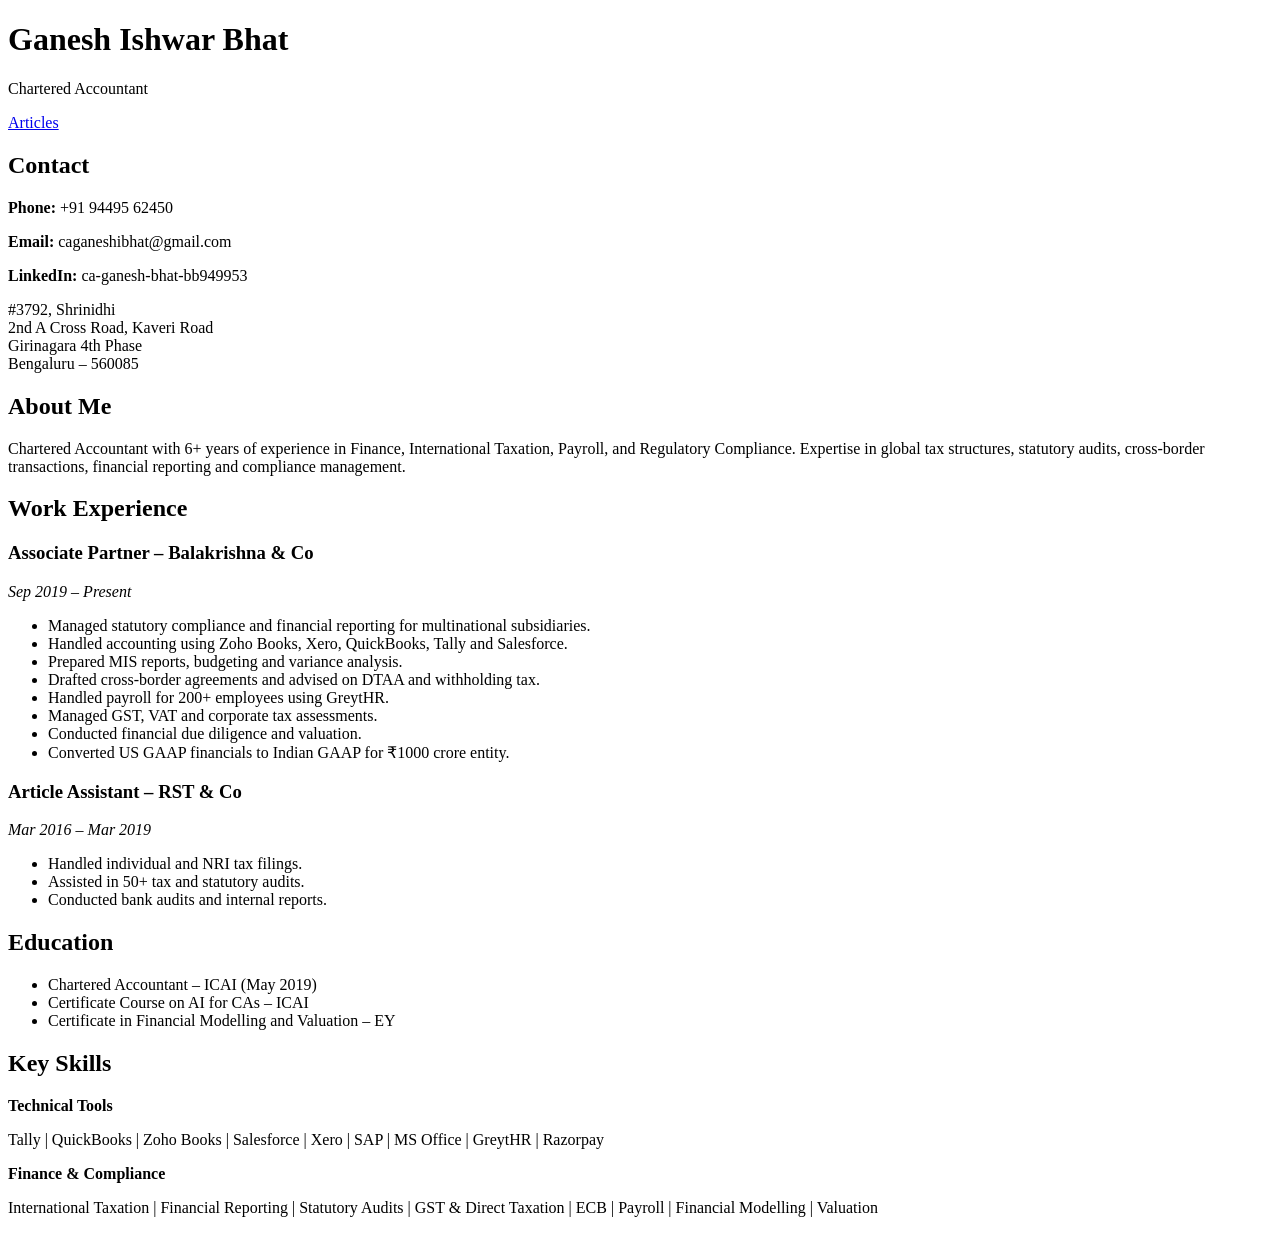
==== index.html @ 1089bdee "Create index.html This HTML file serves as a personal webpage for Ganesh Ishwar Bhat, showcasing his" ====
<!DOCTYPE html>
<html lang="en">
<head>
<meta charset="UTF-8">
<title>Ganesh Ishwar Bhat | Chartered Accountant</title>
<link rel="stylesheet" href="style.css">
</head>

<body>

<header>
<h1>Ganesh Ishwar Bhat</h1>
<p>Chartered Accountant</p>

<a class="article-btn" href="articles/article.html">Articles</a>
</header>

<div class="container">

<section>
<h2>Contact</h2>
<p><b>Phone:</b> +91 94495 62450</p>
<p><b>Email:</b> caganeshibhat@gmail.com</p>
<p><b>LinkedIn:</b> ca-ganesh-bhat-bb949953</p>
<p>
#3792, Shrinidhi<br>
2nd A Cross Road, Kaveri Road<br>
Girinagara 4th Phase<br>
Bengaluru – 560085
</p>
</section>

<section>
<h2>About Me</h2>
<p>
Chartered Accountant with 6+ years of experience in Finance, International Taxation,
Payroll, and Regulatory Compliance. Expertise in global tax structures, statutory audits,
cross-border transactions, financial reporting and compliance management.
</p>
</section>

<section>
<h2>Work Experience</h2>

<h3>Associate Partner – Balakrishna & Co</h3>
<p><i>Sep 2019 – Present</i></p>

<ul>
<li>Managed statutory compliance and financial reporting for multinational subsidiaries.</li>
<li>Handled accounting using Zoho Books, Xero, QuickBooks, Tally and Salesforce.</li>
<li>Prepared MIS reports, budgeting and variance analysis.</li>
<li>Drafted cross-border agreements and advised on DTAA and withholding tax.</li>
<li>Handled payroll for 200+ employees using GreytHR.</li>
<li>Managed GST, VAT and corporate tax assessments.</li>
<li>Conducted financial due diligence and valuation.</li>
<li>Converted US GAAP financials to Indian GAAP for ₹1000 crore entity.</li>
</ul>

<h3>Article Assistant – RST & Co</h3>
<p><i>Mar 2016 – Mar 2019</i></p>

<ul>
<li>Handled individual and NRI tax filings.</li>
<li>Assisted in 50+ tax and statutory audits.</li>
<li>Conducted bank audits and internal reports.</li>
</ul>

</section>

<section>
<h2>Education</h2>
<ul>
<li>Chartered Accountant – ICAI (May 2019)</li>
<li>Certificate Course on AI for CAs – ICAI</li>
<li>Certificate in Financial Modelling and Valuation – EY</li>
</ul>
</section>

<section>
<h2>Key Skills</h2>

<b>Technical Tools</b>
<p>Tally | QuickBooks | Zoho Books | Salesforce | Xero | SAP | MS Office | GreytHR | Razorpay</p>

<b>Finance & Compliance</b>
<p>
International Taxation | Financial Reporting | Statutory Audits |
GST & Direct Taxation | ECB | Payroll | Financial Modelling | Valuation
</p>

</section>

</div>

</body>
</html>
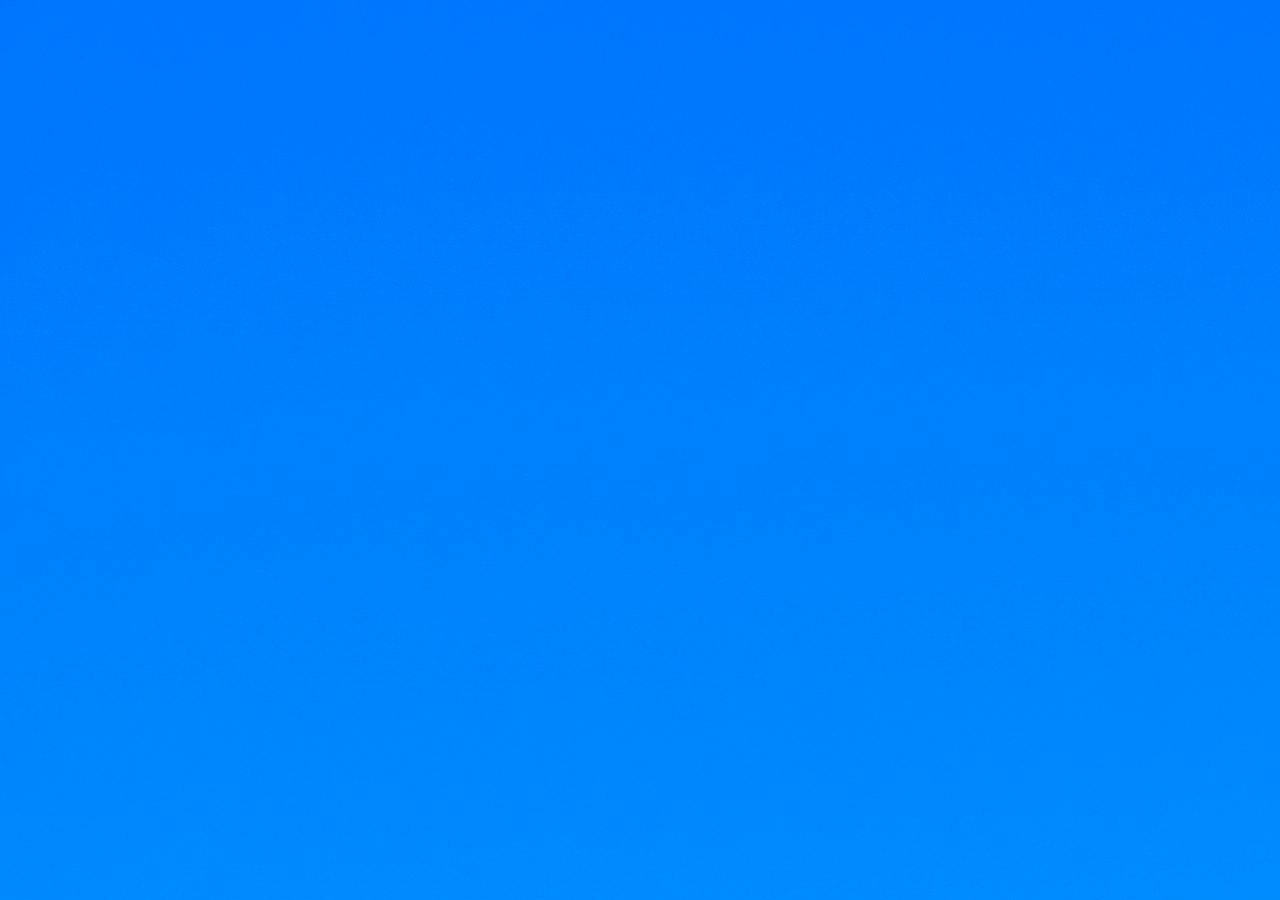
==== commit 6baaa6e3: "Update index.html to add background image styling with bg.jpg" ====
--- a/index.html
+++ b/index.html
@@ -1,96 +1,16 @@
 <!DOCTYPE html>
 <html lang="en">
 <head>
-<meta charset="UTF-8">
-<title>Ganesh Ishwar Bhat | Chartered Accountant</title>
-<link rel="stylesheet" href="style.css">
+    <meta charset="UTF-8">
+    <meta name="viewport" content="width=device-width, initial-scale=1.0">
+    <title>Your Title</title>
+    <style>
+        body {
+            background-image: url('bg.jpg');
+        }
+    </style>
 </head>
-
 <body>
-
-<header>
-<h1>Ganesh Ishwar Bhat</h1>
-<p>Chartered Accountant</p>
-
-<a class="article-btn" href="articles/article.html">Articles</a>
-</header>
-
-<div class="container">
-
-<section>
-<h2>Contact</h2>
-<p><b>Phone:</b> +91 94495 62450</p>
-<p><b>Email:</b> caganeshibhat@gmail.com</p>
-<p><b>LinkedIn:</b> ca-ganesh-bhat-bb949953</p>
-<p>
-#3792, Shrinidhi<br>
-2nd A Cross Road, Kaveri Road<br>
-Girinagara 4th Phase<br>
-Bengaluru – 560085
-</p>
-</section>
-
-<section>
-<h2>About Me</h2>
-<p>
-Chartered Accountant with 6+ years of experience in Finance, International Taxation,
-Payroll, and Regulatory Compliance. Expertise in global tax structures, statutory audits,
-cross-border transactions, financial reporting and compliance management.
-</p>
-</section>
-
-<section>
-<h2>Work Experience</h2>
-
-<h3>Associate Partner – Balakrishna & Co</h3>
-<p><i>Sep 2019 – Present</i></p>
-
-<ul>
-<li>Managed statutory compliance and financial reporting for multinational subsidiaries.</li>
-<li>Handled accounting using Zoho Books, Xero, QuickBooks, Tally and Salesforce.</li>
-<li>Prepared MIS reports, budgeting and variance analysis.</li>
-<li>Drafted cross-border agreements and advised on DTAA and withholding tax.</li>
-<li>Handled payroll for 200+ employees using GreytHR.</li>
-<li>Managed GST, VAT and corporate tax assessments.</li>
-<li>Conducted financial due diligence and valuation.</li>
-<li>Converted US GAAP financials to Indian GAAP for ₹1000 crore entity.</li>
-</ul>
-
-<h3>Article Assistant – RST & Co</h3>
-<p><i>Mar 2016 – Mar 2019</i></p>
-
-<ul>
-<li>Handled individual and NRI tax filings.</li>
-<li>Assisted in 50+ tax and statutory audits.</li>
-<li>Conducted bank audits and internal reports.</li>
-</ul>
-
-</section>
-
-<section>
-<h2>Education</h2>
-<ul>
-<li>Chartered Accountant – ICAI (May 2019)</li>
-<li>Certificate Course on AI for CAs – ICAI</li>
-<li>Certificate in Financial Modelling and Valuation – EY</li>
-</ul>
-</section>
-
-<section>
-<h2>Key Skills</h2>
-
-<b>Technical Tools</b>
-<p>Tally | QuickBooks | Zoho Books | Salesforce | Xero | SAP | MS Office | GreytHR | Razorpay</p>
-
-<b>Finance & Compliance</b>
-<p>
-International Taxation | Financial Reporting | Statutory Audits |
-GST & Direct Taxation | ECB | Payroll | Financial Modelling | Valuation
-</p>
-
-</section>
-
-</div>
-
+    <!-- Your content goes here -->
 </body>
-</html>
+</html>
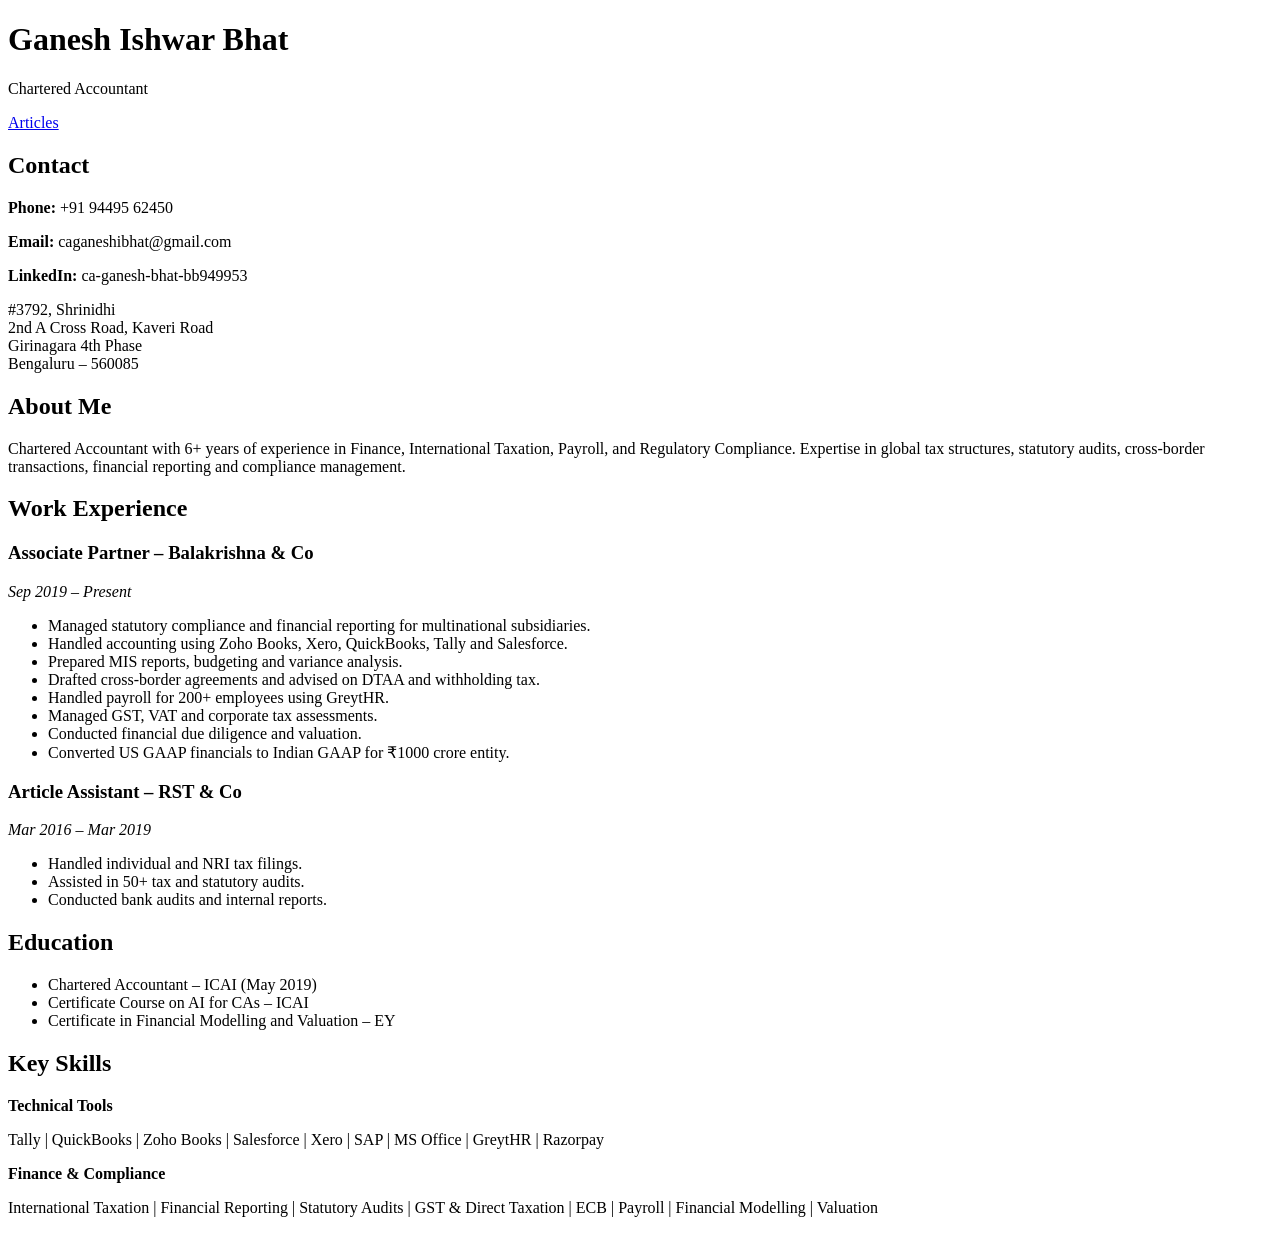
==== commit 1f794630: "Revamp index.html for personal portfolio Updated the HTML structure and content for a personal portf" ====
--- a/index.html
+++ b/index.html
@@ -1,16 +1,96 @@
 <!DOCTYPE html>
 <html lang="en">
 <head>
-    <meta charset="UTF-8">
-    <meta name="viewport" content="width=device-width, initial-scale=1.0">
-    <title>Your Title</title>
-    <style>
-        body {
-            background-image: url('bg.jpg');
-        }
-    </style>
+<meta charset="UTF-8">
+<title>Ganesh Ishwar Bhat | Chartered Accountant</title>
+<link rel="stylesheet" href="style.css">
 </head>
+
 <body>
-    <!-- Your content goes here -->
+
+<header>
+<h1>Ganesh Ishwar Bhat</h1>
+<p>Chartered Accountant</p>
+
+<a class="article-btn" href="articles/article.html">Articles</a>
+</header>
+
+<div class="container">
+
+<section>
+<h2>Contact</h2>
+<p><b>Phone:</b> +91 94495 62450</p>
+<p><b>Email:</b> caganeshibhat@gmail.com</p>
+<p><b>LinkedIn:</b> ca-ganesh-bhat-bb949953</p>
+<p>
+#3792, Shrinidhi<br>
+2nd A Cross Road, Kaveri Road<br>
+Girinagara 4th Phase<br>
+Bengaluru – 560085
+</p>
+</section>
+
+<section>
+<h2>About Me</h2>
+<p>
+Chartered Accountant with 6+ years of experience in Finance, International Taxation,
+Payroll, and Regulatory Compliance. Expertise in global tax structures, statutory audits,
+cross-border transactions, financial reporting and compliance management.
+</p>
+</section>
+
+<section>
+<h2>Work Experience</h2>
+
+<h3>Associate Partner – Balakrishna & Co</h3>
+<p><i>Sep 2019 – Present</i></p>
+
+<ul>
+<li>Managed statutory compliance and financial reporting for multinational subsidiaries.</li>
+<li>Handled accounting using Zoho Books, Xero, QuickBooks, Tally and Salesforce.</li>
+<li>Prepared MIS reports, budgeting and variance analysis.</li>
+<li>Drafted cross-border agreements and advised on DTAA and withholding tax.</li>
+<li>Handled payroll for 200+ employees using GreytHR.</li>
+<li>Managed GST, VAT and corporate tax assessments.</li>
+<li>Conducted financial due diligence and valuation.</li>
+<li>Converted US GAAP financials to Indian GAAP for ₹1000 crore entity.</li>
+</ul>
+
+<h3>Article Assistant – RST & Co</h3>
+<p><i>Mar 2016 – Mar 2019</i></p>
+
+<ul>
+<li>Handled individual and NRI tax filings.</li>
+<li>Assisted in 50+ tax and statutory audits.</li>
+<li>Conducted bank audits and internal reports.</li>
+</ul>
+
+</section>
+
+<section>
+<h2>Education</h2>
+<ul>
+<li>Chartered Accountant – ICAI (May 2019)</li>
+<li>Certificate Course on AI for CAs – ICAI</li>
+<li>Certificate in Financial Modelling and Valuation – EY</li>
+</ul>
+</section>
+
+<section>
+<h2>Key Skills</h2>
+
+<b>Technical Tools</b>
+<p>Tally | QuickBooks | Zoho Books | Salesforce | Xero | SAP | MS Office | GreytHR | Razorpay</p>
+
+<b>Finance & Compliance</b>
+<p>
+International Taxation | Financial Reporting | Statutory Audits |
+GST & Direct Taxation | ECB | Payroll | Financial Modelling | Valuation
+</p>
+
+</section>
+
+</div>
+
 </body>
-</html>+</html>
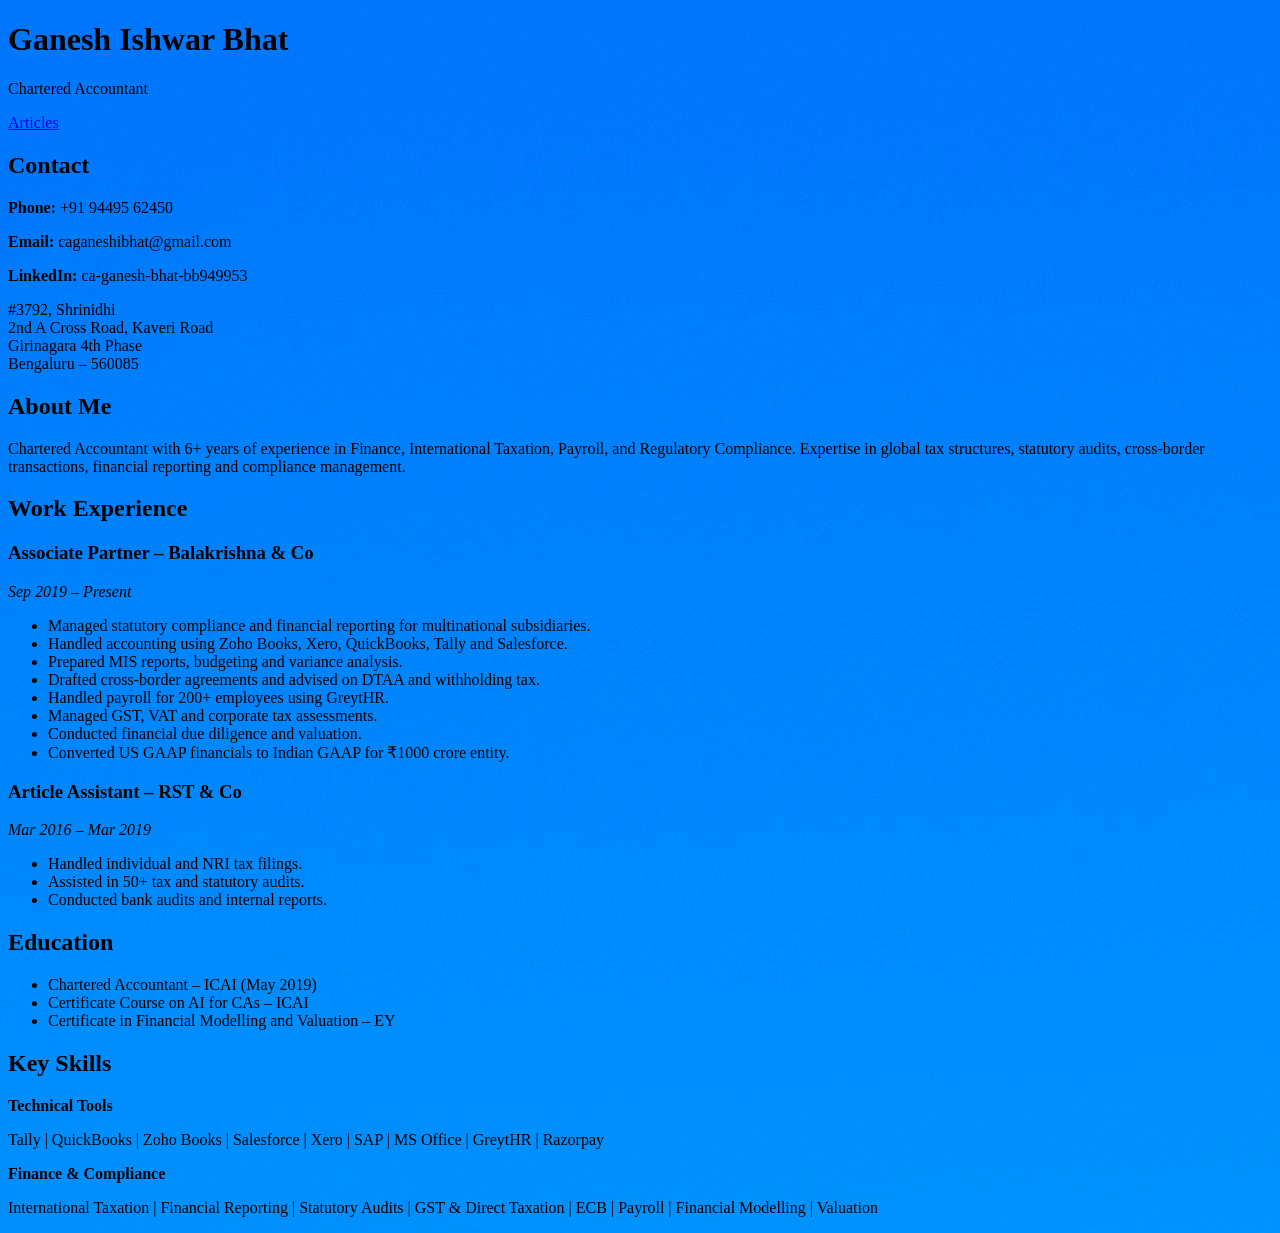
==== commit 421e0ceb: "Set background image for body in index.html" ====
--- a/index.html
+++ b/index.html
@@ -6,7 +6,7 @@
 <link rel="stylesheet" href="style.css">
 </head>
 
-<body>
+<body background="bg.jpg">
 
 <header>
 <h1>Ganesh Ishwar Bhat</h1>
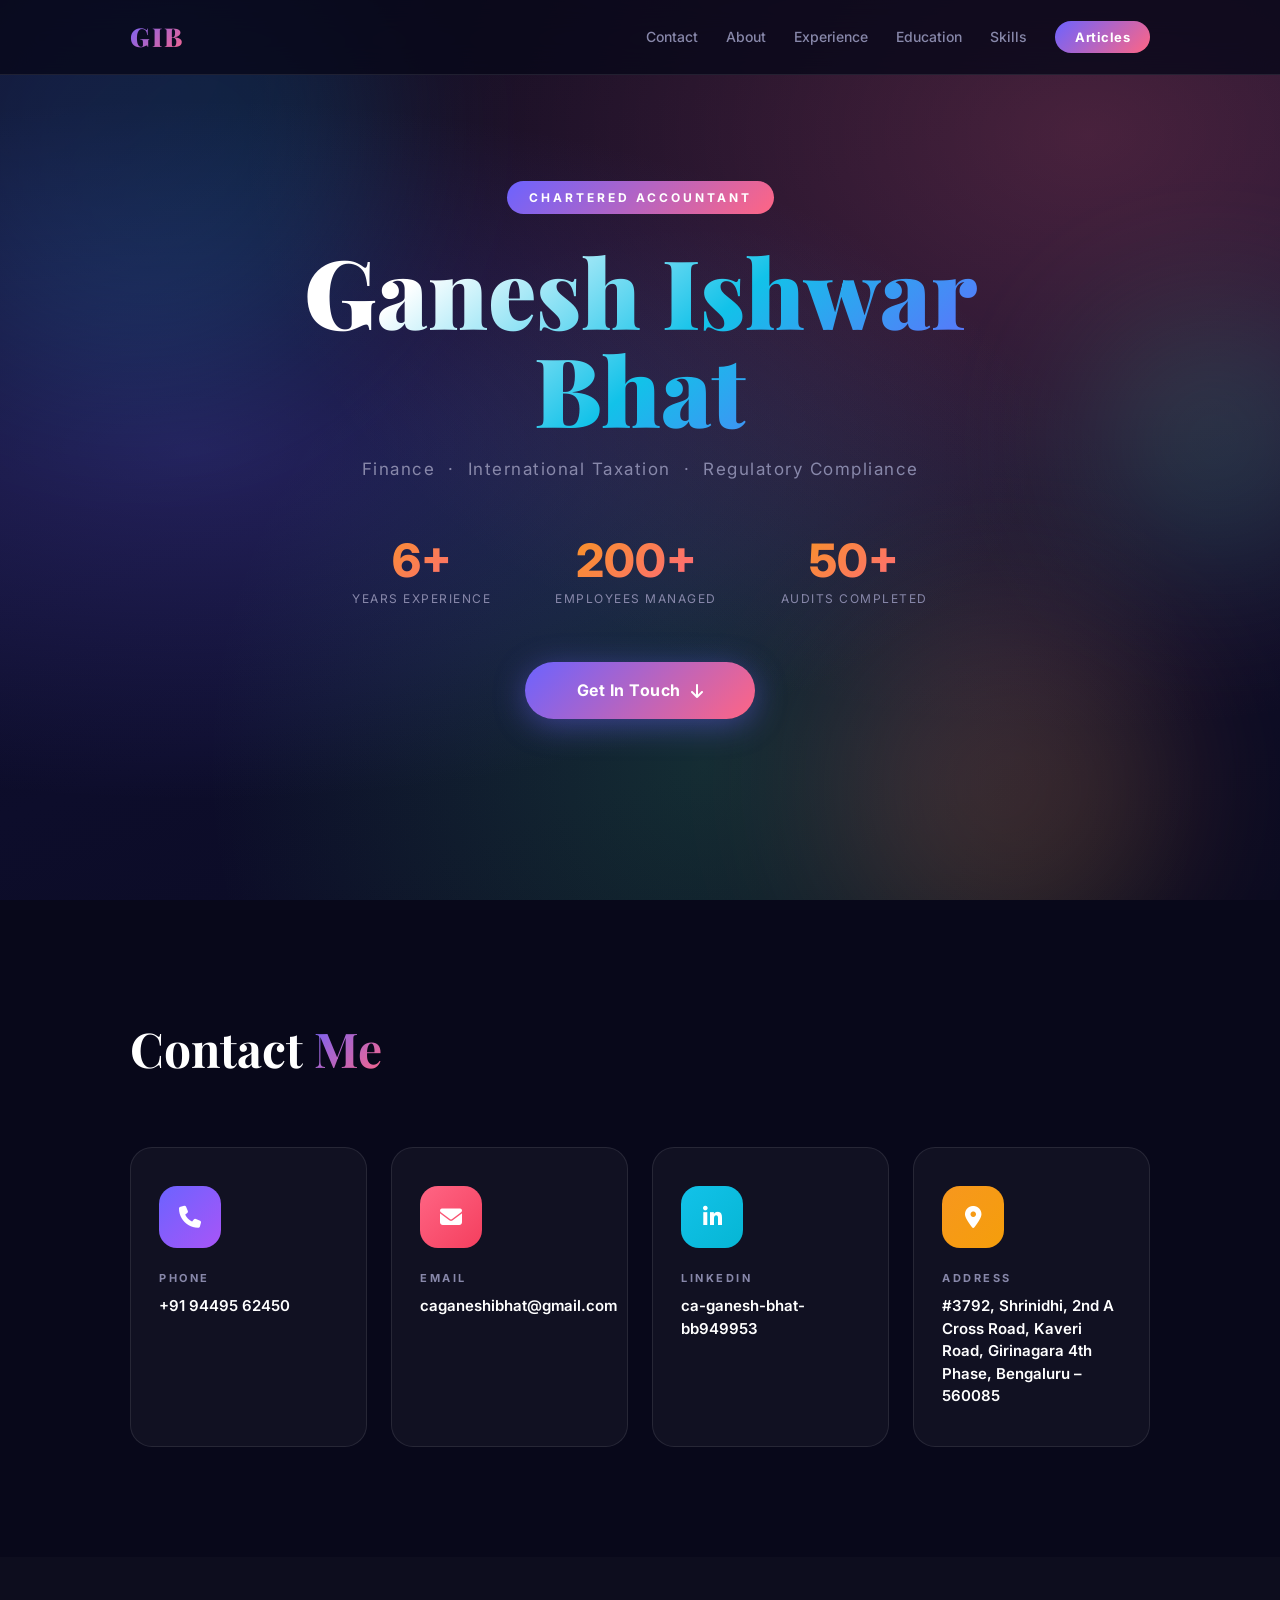
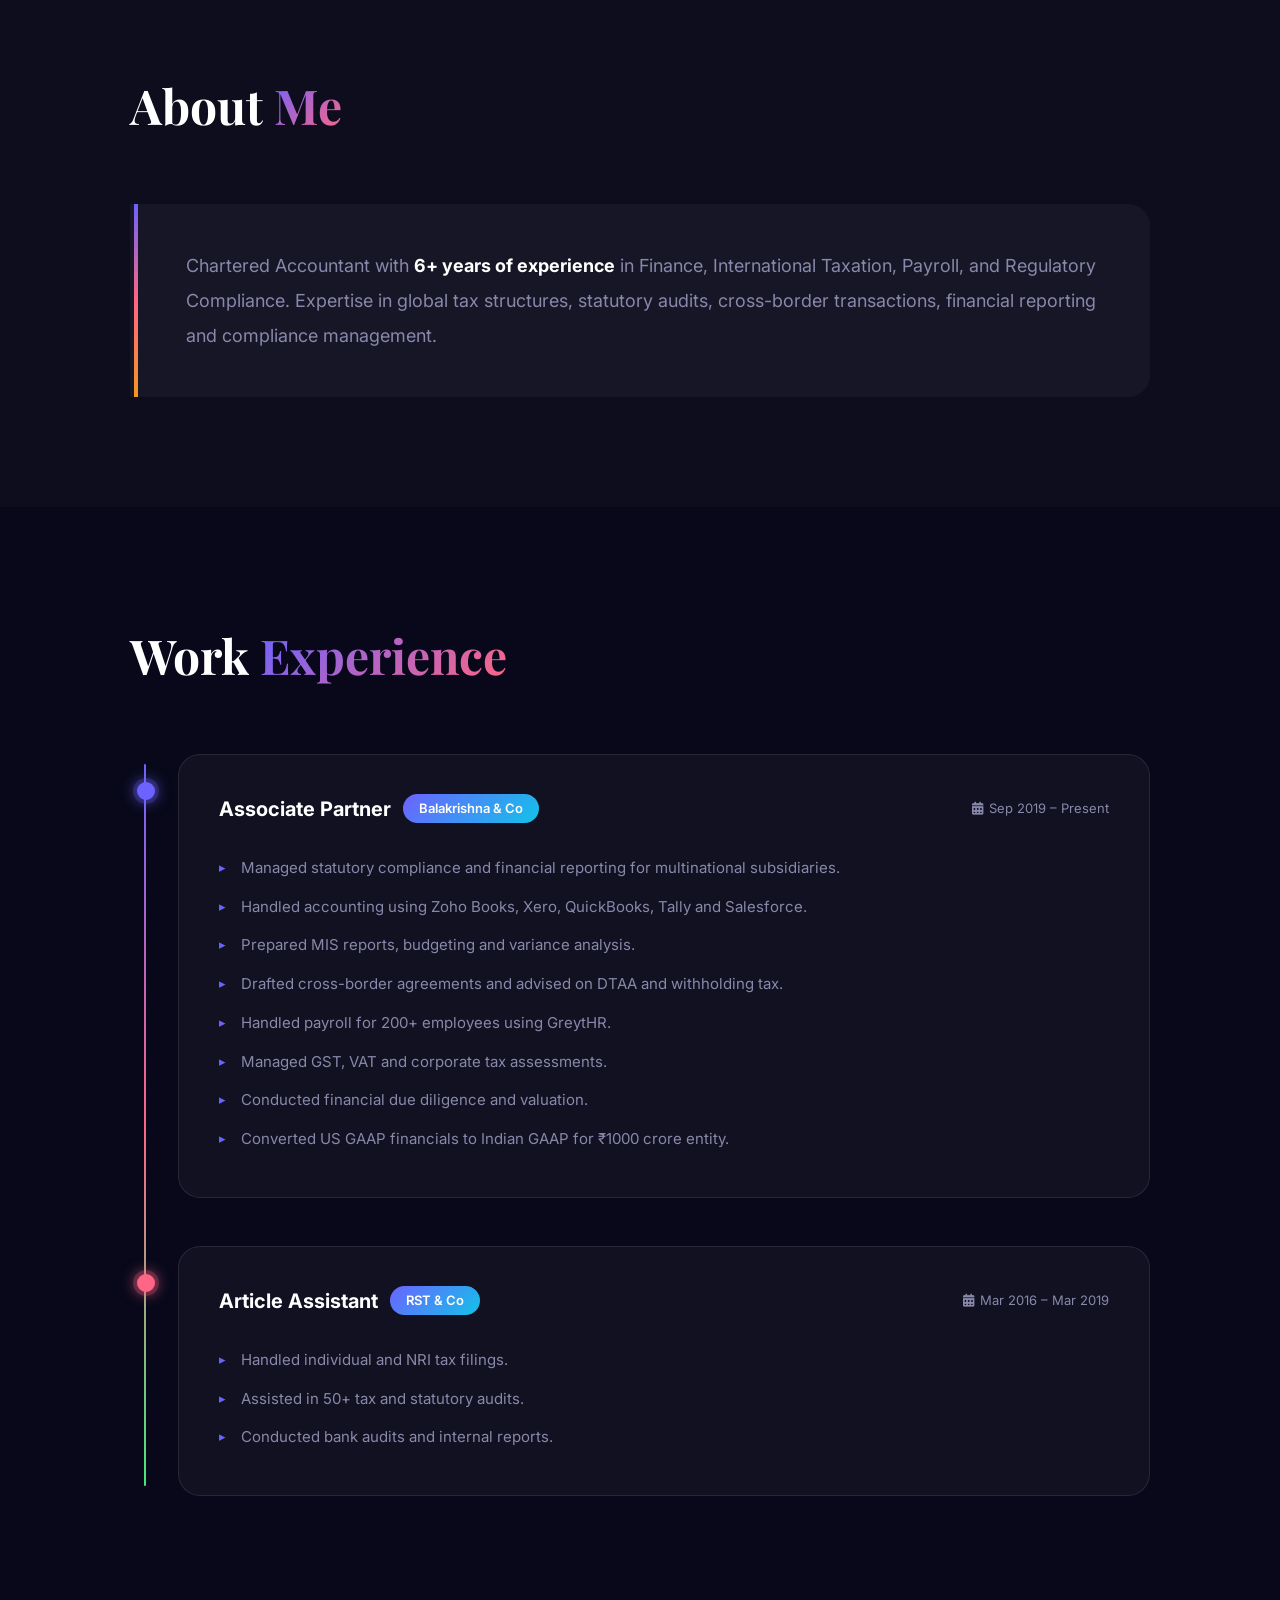
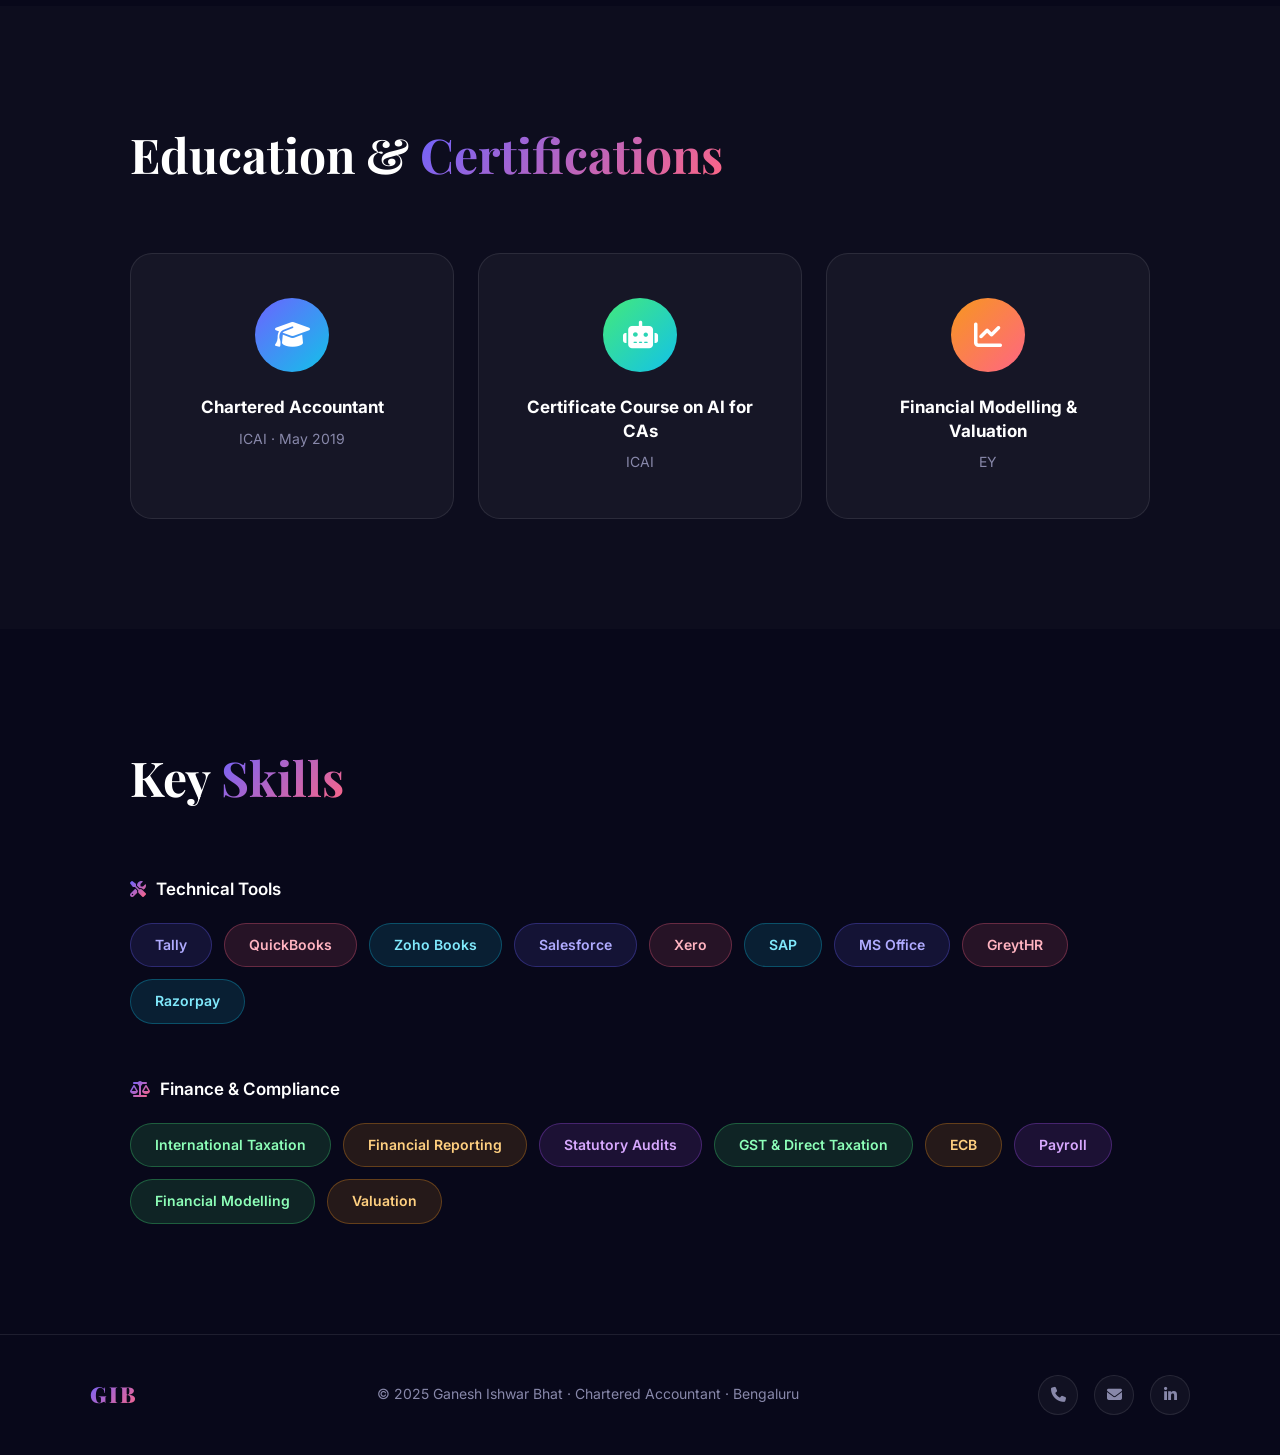
==== commit 02cbfad4: "Enhance index.html with new sections and styles Added navigation, hero section, contact details, and" ====
--- a/index.html
+++ b/index.html
@@ -1,96 +1,222 @@
 <!DOCTYPE html>
 <html lang="en">
 <head>
-<meta charset="UTF-8">
-<title>Ganesh Ishwar Bhat | Chartered Accountant</title>
-<link rel="stylesheet" href="style.css">
+  <meta charset="UTF-8">
+  <meta name="viewport" content="width=device-width, initial-scale=1.0">
+  <title>Ganesh Ishwar Bhat | Chartered Accountant</title>
+  <link href="https://fonts.googleapis.com/css2?family=Inter:wght@300;400;600;700;800&family=Playfair+Display:wght@700;900&display=swap" rel="stylesheet">
+  <link rel="stylesheet" href="https://cdnjs.cloudflare.com/ajax/libs/font-awesome/6.5.0/css/all.min.css">
+  <link rel="stylesheet" href="styles.css">
 </head>
-
-<body background="bg.jpg">
-
-<header>
-<h1>Ganesh Ishwar Bhat</h1>
-<p>Chartered Accountant</p>
-
-<a class="article-btn" href="articles/article.html">Articles</a>
-</header>
-
-<div class="container">
-
-<section>
-<h2>Contact</h2>
-<p><b>Phone:</b> +91 94495 62450</p>
-<p><b>Email:</b> caganeshibhat@gmail.com</p>
-<p><b>LinkedIn:</b> ca-ganesh-bhat-bb949953</p>
-<p>
-#3792, Shrinidhi<br>
-2nd A Cross Road, Kaveri Road<br>
-Girinagara 4th Phase<br>
-Bengaluru – 560085
-</p>
-</section>
-
-<section>
-<h2>About Me</h2>
-<p>
-Chartered Accountant with 6+ years of experience in Finance, International Taxation,
-Payroll, and Regulatory Compliance. Expertise in global tax structures, statutory audits,
-cross-border transactions, financial reporting and compliance management.
-</p>
-</section>
-
-<section>
-<h2>Work Experience</h2>
-
-<h3>Associate Partner – Balakrishna & Co</h3>
-<p><i>Sep 2019 – Present</i></p>
-
-<ul>
-<li>Managed statutory compliance and financial reporting for multinational subsidiaries.</li>
-<li>Handled accounting using Zoho Books, Xero, QuickBooks, Tally and Salesforce.</li>
-<li>Prepared MIS reports, budgeting and variance analysis.</li>
-<li>Drafted cross-border agreements and advised on DTAA and withholding tax.</li>
-<li>Handled payroll for 200+ employees using GreytHR.</li>
-<li>Managed GST, VAT and corporate tax assessments.</li>
-<li>Conducted financial due diligence and valuation.</li>
-<li>Converted US GAAP financials to Indian GAAP for ₹1000 crore entity.</li>
-</ul>
-
-<h3>Article Assistant – RST & Co</h3>
-<p><i>Mar 2016 – Mar 2019</i></p>
-
-<ul>
-<li>Handled individual and NRI tax filings.</li>
-<li>Assisted in 50+ tax and statutory audits.</li>
-<li>Conducted bank audits and internal reports.</li>
-</ul>
-
-</section>
-
-<section>
-<h2>Education</h2>
-<ul>
-<li>Chartered Accountant – ICAI (May 2019)</li>
-<li>Certificate Course on AI for CAs – ICAI</li>
-<li>Certificate in Financial Modelling and Valuation – EY</li>
-</ul>
-</section>
-
-<section>
-<h2>Key Skills</h2>
-
-<b>Technical Tools</b>
-<p>Tally | QuickBooks | Zoho Books | Salesforce | Xero | SAP | MS Office | GreytHR | Razorpay</p>
-
-<b>Finance & Compliance</b>
-<p>
-International Taxation | Financial Reporting | Statutory Audits |
-GST & Direct Taxation | ECB | Payroll | Financial Modelling | Valuation
-</p>
-
-</section>
-
-</div>
+<body>
+
+  <!-- Navigation -->
+  <nav>
+    <div class="nav-inner">
+      <span class="nav-logo">GIB</span>
+      <ul class="nav-links">
+        <li><a href="#contact">Contact</a></li>
+        <li><a href="#about">About</a></li>
+        <li><a href="#experience">Experience</a></li>
+        <li><a href="#education">Education</a></li>
+        <li><a href="#skills">Skills</a></li>
+        <li><a href="articles/article.html" class="nav-articles">Articles</a></li>
+      </ul>
+    </div>
+  </nav>
+
+  <!-- Hero -->
+  <section class="hero" id="home">
+    <div class="hero-bg"></div>
+    <div class="hero-shapes">
+      <div class="shape s1"></div>
+      <div class="shape s2"></div>
+      <div class="shape s3"></div>
+    </div>
+    <div class="hero-content">
+      <p class="hero-tag">Chartered Accountant</p>
+      <h1 class="hero-name">Ganesh Ishwar Bhat</h1>
+      <p class="hero-subtitle">Finance &nbsp;·&nbsp; International Taxation &nbsp;·&nbsp; Regulatory Compliance</p>
+      <div class="hero-stats">
+        <div class="stat">
+          <span>6+</span>
+          <p>Years Experience</p>
+        </div>
+        <div class="stat">
+          <span>200+</span>
+          <p>Employees Managed</p>
+        </div>
+        <div class="stat">
+          <span>50+</span>
+          <p>Audits Completed</p>
+        </div>
+      </div>
+      <a href="#contact" class="hero-cta">Get In Touch <i class="fas fa-arrow-down"></i></a>
+    </div>
+  </section>
+
+  <!-- Contact -->
+  <section class="section" id="contact">
+    <div class="container">
+      <h2 class="section-title">Contact <span>Me</span></h2>
+      <div class="contact-grid">
+        <a class="contact-card c1" href="tel:+919449562450">
+          <div class="cc-icon"><i class="fas fa-phone"></i></div>
+          <h3>Phone</h3>
+          <p>+91 94495 62450</p>
+        </a>
+        <a class="contact-card c2" href="mailto:caganeshibhat@gmail.com">
+          <div class="cc-icon"><i class="fas fa-envelope"></i></div>
+          <h3>Email</h3>
+          <p>caganeshibhat@gmail.com</p>
+        </a>
+        <a class="contact-card c3" href="https://www.linkedin.com/in/ca-ganesh-bhat-bb949953" target="_blank" rel="noopener">
+          <div class="cc-icon"><i class="fab fa-linkedin-in"></i></div>
+          <h3>LinkedIn</h3>
+          <p>ca-ganesh-bhat-bb949953</p>
+        </a>
+        <div class="contact-card c4">
+          <div class="cc-icon"><i class="fas fa-map-marker-alt"></i></div>
+          <h3>Address</h3>
+          <p>#3792, Shrinidhi, 2nd A Cross Road, Kaveri Road, Girinagara 4th Phase, Bengaluru – 560085</p>
+        </div>
+      </div>
+    </div>
+  </section>
+
+  <!-- About -->
+  <section class="section alt" id="about">
+    <div class="container">
+      <h2 class="section-title">About <span>Me</span></h2>
+      <div class="about-box">
+        <p>
+          Chartered Accountant with <strong>6+ years of experience</strong> in Finance, International Taxation,
+          Payroll, and Regulatory Compliance. Expertise in global tax structures, statutory audits,
+          cross-border transactions, financial reporting and compliance management.
+        </p>
+      </div>
+    </div>
+  </section>
+
+  <!-- Experience -->
+  <section class="section" id="experience">
+    <div class="container">
+      <h2 class="section-title">Work <span>Experience</span></h2>
+      <div class="timeline">
+
+        <div class="timeline-item">
+          <div class="tl-dot d1"></div>
+          <div class="tl-card">
+            <div class="tl-header">
+              <h3>Associate Partner</h3>
+              <span class="tl-company">Balakrishna &amp; Co</span>
+              <span class="tl-date"><i class="fas fa-calendar-alt"></i> Sep 2019 – Present</span>
+            </div>
+            <ul>
+              <li>Managed statutory compliance and financial reporting for multinational subsidiaries.</li>
+              <li>Handled accounting using Zoho Books, Xero, QuickBooks, Tally and Salesforce.</li>
+              <li>Prepared MIS reports, budgeting and variance analysis.</li>
+              <li>Drafted cross-border agreements and advised on DTAA and withholding tax.</li>
+              <li>Handled payroll for 200+ employees using GreytHR.</li>
+              <li>Managed GST, VAT and corporate tax assessments.</li>
+              <li>Conducted financial due diligence and valuation.</li>
+              <li>Converted US GAAP financials to Indian GAAP for ₹1000 crore entity.</li>
+            </ul>
+          </div>
+        </div>
+
+        <div class="timeline-item">
+          <div class="tl-dot d2"></div>
+          <div class="tl-card">
+            <div class="tl-header">
+              <h3>Article Assistant</h3>
+              <span class="tl-company">RST &amp; Co</span>
+              <span class="tl-date"><i class="fas fa-calendar-alt"></i> Mar 2016 – Mar 2019</span>
+            </div>
+            <ul>
+              <li>Handled individual and NRI tax filings.</li>
+              <li>Assisted in 50+ tax and statutory audits.</li>
+              <li>Conducted bank audits and internal reports.</li>
+            </ul>
+          </div>
+        </div>
+
+      </div>
+    </div>
+  </section>
+
+  <!-- Education -->
+  <section class="section alt" id="education">
+    <div class="container">
+      <h2 class="section-title">Education &amp; <span>Certifications</span></h2>
+      <div class="edu-grid">
+        <div class="edu-card e1">
+          <div class="edu-icon"><i class="fas fa-graduation-cap"></i></div>
+          <h3>Chartered Accountant</h3>
+          <p>ICAI · May 2019</p>
+        </div>
+        <div class="edu-card e2">
+          <div class="edu-icon"><i class="fas fa-robot"></i></div>
+          <h3>Certificate Course on AI for CAs</h3>
+          <p>ICAI</p>
+        </div>
+        <div class="edu-card e3">
+          <div class="edu-icon"><i class="fas fa-chart-line"></i></div>
+          <h3>Financial Modelling &amp; Valuation</h3>
+          <p>EY</p>
+        </div>
+      </div>
+    </div>
+  </section>
+
+  <!-- Skills -->
+  <section class="section" id="skills">
+    <div class="container">
+      <h2 class="section-title">Key <span>Skills</span></h2>
+      <div class="skills-block">
+        <div class="skill-group">
+          <h3><i class="fas fa-tools"></i> Technical Tools</h3>
+          <div class="tags">
+            <span class="tag t1">Tally</span>
+            <span class="tag t2">QuickBooks</span>
+            <span class="tag t3">Zoho Books</span>
+            <span class="tag t1">Salesforce</span>
+            <span class="tag t2">Xero</span>
+            <span class="tag t3">SAP</span>
+            <span class="tag t1">MS Office</span>
+            <span class="tag t2">GreytHR</span>
+            <span class="tag t3">Razorpay</span>
+          </div>
+        </div>
+        <div class="skill-group">
+          <h3><i class="fas fa-balance-scale"></i> Finance &amp; Compliance</h3>
+          <div class="tags">
+            <span class="tag t4">International Taxation</span>
+            <span class="tag t5">Financial Reporting</span>
+            <span class="tag t6">Statutory Audits</span>
+            <span class="tag t4">GST &amp; Direct Taxation</span>
+            <span class="tag t5">ECB</span>
+            <span class="tag t6">Payroll</span>
+            <span class="tag t4">Financial Modelling</span>
+            <span class="tag t5">Valuation</span>
+          </div>
+        </div>
+      </div>
+    </div>
+  </section>
+
+  <!-- Footer -->
+  <footer>
+    <div class="footer-inner">
+      <span class="nav-logo footer-logo">GIB</span>
+      <p>© 2025 Ganesh Ishwar Bhat · Chartered Accountant · Bengaluru</p>
+      <div class="footer-links">
+        <a href="tel:+919449562450"><i class="fas fa-phone"></i></a>
+        <a href="mailto:caganeshibhat@gmail.com"><i class="fas fa-envelope"></i></a>
+        <a href="https://www.linkedin.com/in/ca-ganesh-bhat-bb949953" target="_blank" rel="noopener"><i class="fab fa-linkedin-in"></i></a>
+      </div>
+    </div>
+  </footer>
 
 </body>
 </html>
--- a/styles.css
+++ b/styles.css
@@ -0,0 +1,674 @@
+/* =============================================
+   GANESH ISHWAR BHAT — Personal Brand Website
+   ============================================= */
+
+:root {
+  --c1: #6c63ff;   /* purple  */
+  --c2: #ff6584;   /* pink    */
+  --c3: #43e97b;   /* green   */
+  --c4: #f7971e;   /* orange  */
+  --c5: #12c2e9;   /* cyan    */
+  --c6: #a855f7;   /* violet  */
+  --dark: #08081a;
+  --card: rgba(255, 255, 255, 0.04);
+  --border: rgba(255, 255, 255, 0.09);
+  --text: #e2e2f0;
+  --muted: #8888aa;
+}
+
+*, *::before, *::after {
+  margin: 0;
+  padding: 0;
+  box-sizing: border-box;
+}
+
+html {
+  scroll-behavior: smooth;
+}
+
+body {
+  font-family: 'Inter', sans-serif;
+  background: var(--dark);
+  color: var(--text);
+  line-height: 1.6;
+  overflow-x: hidden;
+}
+
+/* ============ NAVIGATION ============ */
+nav {
+  position: fixed;
+  top: 0;
+  width: 100%;
+  z-index: 200;
+  background: rgba(8, 8, 26, 0.80);
+  backdrop-filter: blur(16px);
+  -webkit-backdrop-filter: blur(16px);
+  border-bottom: 1px solid var(--border);
+}
+
+.nav-inner {
+  max-width: 1100px;
+  margin: auto;
+  padding: 16px 40px;
+  display: flex;
+  align-items: center;
+  justify-content: space-between;
+}
+
+.nav-logo {
+  font-family: 'Playfair Display', serif;
+  font-size: 26px;
+  font-weight: 900;
+  background: linear-gradient(135deg, var(--c1), var(--c2));
+  -webkit-background-clip: text;
+  -webkit-text-fill-color: transparent;
+  background-clip: text;
+  letter-spacing: 2px;
+}
+
+.nav-links {
+  list-style: none;
+  display: flex;
+  align-items: center;
+  gap: 28px;
+}
+
+.nav-links a {
+  color: var(--muted);
+  text-decoration: none;
+  font-size: 14px;
+  font-weight: 500;
+  transition: color 0.3s;
+}
+
+.nav-links a:hover {
+  color: white;
+}
+
+.nav-links .nav-articles {
+  background: linear-gradient(135deg, var(--c1), var(--c2));
+  color: white !important;
+  padding: 8px 20px;
+  border-radius: 50px;
+  font-weight: 700;
+  font-size: 13px;
+  letter-spacing: 0.5px;
+  transition: box-shadow 0.3s, transform 0.3s;
+}
+
+.nav-links .nav-articles:hover {
+  box-shadow: 0 4px 20px rgba(108, 99, 255, 0.5);
+  transform: translateY(-2px);
+}
+
+/* ============ HERO ============ */
+.hero {
+  min-height: 100vh;
+  display: flex;
+  align-items: center;
+  justify-content: center;
+  position: relative;
+  overflow: hidden;
+  text-align: center;
+}
+
+.hero-bg {
+  position: absolute;
+  inset: 0;
+  background:
+    radial-gradient(ellipse at 15% 50%, rgba(108, 99, 255, 0.25) 0%, transparent 55%),
+    radial-gradient(ellipse at 85% 15%, rgba(255, 101, 132, 0.25) 0%, transparent 55%),
+    radial-gradient(ellipse at 55% 85%, rgba(67, 233, 123, 0.15) 0%, transparent 50%),
+    linear-gradient(160deg, #08081a 0%, #0d0d2b 60%, #0a0a20 100%);
+}
+
+/* Floating shapes */
+.hero-shapes .shape {
+  position: absolute;
+  border-radius: 50%;
+  filter: blur(80px);
+  opacity: 0.18;
+  animation: float 10s ease-in-out infinite;
+}
+
+.s1 {
+  width: 500px; height: 500px;
+  background: linear-gradient(135deg, var(--c1), var(--c5));
+  top: -120px; left: -120px;
+  animation-delay: 0s;
+}
+
+.s2 {
+  width: 350px; height: 350px;
+  background: linear-gradient(135deg, var(--c2), var(--c4));
+  bottom: -60px; right: 8%;
+  animation-delay: 3.5s;
+}
+
+.s3 {
+  width: 250px; height: 250px;
+  background: linear-gradient(135deg, var(--c3), var(--c5));
+  top: 35%; right: -60px;
+  animation-delay: 7s;
+}
+
+@keyframes float {
+  0%, 100% { transform: translateY(0) scale(1); }
+  50%       { transform: translateY(-24px) scale(1.06); }
+}
+
+.hero-content {
+  position: relative;
+  z-index: 2;
+  padding: 24px;
+  max-width: 800px;
+}
+
+.hero-tag {
+  display: inline-block;
+  background: linear-gradient(135deg, var(--c1), var(--c2));
+  color: white;
+  font-size: 12px;
+  font-weight: 700;
+  letter-spacing: 3px;
+  text-transform: uppercase;
+  padding: 7px 22px;
+  border-radius: 50px;
+  margin-bottom: 28px;
+}
+
+.hero-name {
+  font-family: 'Playfair Display', serif;
+  font-size: clamp(44px, 9vw, 96px);
+  font-weight: 900;
+  line-height: 1.02;
+  background: linear-gradient(140deg, #ffffff 20%, var(--c5) 55%, var(--c1) 90%);
+  -webkit-background-clip: text;
+  -webkit-text-fill-color: transparent;
+  background-clip: text;
+  margin-bottom: 18px;
+}
+
+.hero-subtitle {
+  font-size: 17px;
+  color: var(--muted);
+  margin-bottom: 54px;
+  letter-spacing: 1.5px;
+}
+
+.hero-stats {
+  display: flex;
+  justify-content: center;
+  gap: 64px;
+  margin-bottom: 54px;
+}
+
+.stat span {
+  display: block;
+  font-size: 46px;
+  font-weight: 800;
+  line-height: 1;
+  background: linear-gradient(135deg, var(--c4), var(--c2));
+  -webkit-background-clip: text;
+  -webkit-text-fill-color: transparent;
+  background-clip: text;
+  margin-bottom: 6px;
+}
+
+.stat p {
+  font-size: 12px;
+  color: var(--muted);
+  text-transform: uppercase;
+  letter-spacing: 1.5px;
+}
+
+.hero-cta {
+  display: inline-flex;
+  align-items: center;
+  gap: 10px;
+  background: linear-gradient(135deg, var(--c1), var(--c2));
+  color: white;
+  text-decoration: none;
+  padding: 16px 52px;
+  border-radius: 50px;
+  font-weight: 700;
+  font-size: 16px;
+  transition: transform 0.3s, box-shadow 0.3s;
+  box-shadow: 0 6px 32px rgba(108, 99, 255, 0.45);
+  letter-spacing: 0.5px;
+}
+
+.hero-cta:hover {
+  transform: translateY(-4px);
+  box-shadow: 0 12px 48px rgba(108, 99, 255, 0.65);
+}
+
+/* ============ SECTIONS ============ */
+.section {
+  padding: 110px 0;
+}
+
+.section.alt {
+  background: rgba(255, 255, 255, 0.018);
+}
+
+.container {
+  max-width: 1100px;
+  margin: auto;
+  padding: 0 40px;
+}
+
+.section-title {
+  font-family: 'Playfair Display', serif;
+  font-size: clamp(32px, 5vw, 48px);
+  font-weight: 700;
+  margin-bottom: 60px;
+  color: white;
+}
+
+.section-title span {
+  background: linear-gradient(135deg, var(--c1), var(--c2));
+  -webkit-background-clip: text;
+  -webkit-text-fill-color: transparent;
+  background-clip: text;
+}
+
+/* ============ CONTACT ============ */
+.contact-grid {
+  display: grid;
+  grid-template-columns: repeat(auto-fit, minmax(220px, 1fr));
+  gap: 24px;
+}
+
+.contact-card {
+  background: var(--card);
+  border: 1px solid var(--border);
+  border-radius: 22px;
+  padding: 38px 28px;
+  text-decoration: none;
+  color: var(--text);
+  display: block;
+  transition: transform 0.35s cubic-bezier(.34,1.56,.64,1), box-shadow 0.35s, border-color 0.35s;
+}
+
+.contact-card:hover {
+  transform: translateY(-10px);
+}
+
+.cc-icon {
+  width: 62px;
+  height: 62px;
+  border-radius: 18px;
+  display: flex;
+  align-items: center;
+  justify-content: center;
+  font-size: 22px;
+  margin-bottom: 22px;
+  color: white;
+}
+
+.c1 .cc-icon { background: linear-gradient(135deg, #6c63ff, #a855f7); }
+.c2 .cc-icon { background: linear-gradient(135deg, #ff6584, #f43f5e); }
+.c3 .cc-icon { background: linear-gradient(135deg, #12c2e9, #06b6d4); }
+.c4 .cc-icon { background: linear-gradient(135deg, #f7971e, #f59e0b); }
+
+.c1:hover { border-color: var(--c1);  box-shadow: 0 24px 64px rgba(108,  99, 255, 0.22); }
+.c2:hover { border-color: var(--c2);  box-shadow: 0 24px 64px rgba(255, 101, 132, 0.22); }
+.c3:hover { border-color: var(--c5);  box-shadow: 0 24px 64px rgba( 18, 194, 233, 0.22); }
+.c4:hover { border-color: var(--c4);  box-shadow: 0 24px 64px rgba(247, 151,  30, 0.22); }
+
+.contact-card h3 {
+  font-size: 11px;
+  font-weight: 700;
+  text-transform: uppercase;
+  letter-spacing: 2.5px;
+  color: var(--muted);
+  margin-bottom: 8px;
+}
+
+.contact-card p {
+  font-size: 15px;
+  font-weight: 600;
+  color: white;
+  line-height: 1.5;
+}
+
+/* ============ ABOUT ============ */
+.about-box {
+  background: var(--card);
+  border-left: 4px solid transparent;
+  border-radius: 0 22px 22px 0;
+  padding: 44px 52px;
+  font-size: 18px;
+  line-height: 1.95;
+  color: var(--muted);
+  position: relative;
+  overflow: hidden;
+}
+
+.about-box::before {
+  content: '';
+  position: absolute;
+  left: 0; top: 0; bottom: 0;
+  width: 4px;
+  background: linear-gradient(180deg, var(--c1), var(--c2), var(--c4));
+}
+
+.about-box strong {
+  color: white;
+  font-weight: 700;
+}
+
+/* ============ TIMELINE ============ */
+.timeline {
+  position: relative;
+  padding-left: 48px;
+}
+
+.timeline::before {
+  content: '';
+  position: absolute;
+  left: 14px;
+  top: 10px; bottom: 10px;
+  width: 2px;
+  background: linear-gradient(180deg, var(--c1), var(--c2), var(--c3));
+  border-radius: 2px;
+}
+
+.timeline-item {
+  position: relative;
+  margin-bottom: 48px;
+}
+
+.timeline-item:last-child {
+  margin-bottom: 0;
+}
+
+.tl-dot {
+  position: absolute;
+  left: -41px;
+  top: 28px;
+  width: 18px;
+  height: 18px;
+  border-radius: 50%;
+  border: 3px solid;
+}
+
+.d1 {
+  background: var(--c1);
+  border-color: var(--c1);
+  box-shadow: 0 0 0 4px rgba(108, 99, 255, 0.2), 0 0 16px var(--c1);
+}
+
+.d2 {
+  background: var(--c2);
+  border-color: var(--c2);
+  box-shadow: 0 0 0 4px rgba(255, 101, 132, 0.2), 0 0 16px var(--c2);
+}
+
+.tl-card {
+  background: var(--card);
+  border: 1px solid var(--border);
+  border-radius: 22px;
+  padding: 38px 40px;
+  transition: transform 0.3s, box-shadow 0.3s;
+}
+
+.tl-card:hover {
+  transform: translateX(6px);
+  box-shadow: -6px 0 40px rgba(108, 99, 255, 0.12);
+}
+
+.tl-header {
+  display: flex;
+  align-items: center;
+  flex-wrap: wrap;
+  gap: 12px;
+  margin-bottom: 24px;
+}
+
+.tl-header h3 {
+  font-size: 20px;
+  font-weight: 700;
+  color: white;
+}
+
+.tl-company {
+  background: linear-gradient(135deg, var(--c1), var(--c5));
+  color: white;
+  padding: 4px 16px;
+  border-radius: 50px;
+  font-size: 13px;
+  font-weight: 600;
+}
+
+.tl-date {
+  color: var(--muted);
+  font-size: 13px;
+  margin-left: auto;
+  display: flex;
+  align-items: center;
+  gap: 6px;
+}
+
+.tl-card ul {
+  list-style: none;
+}
+
+.tl-card ul li {
+  padding: 7px 0;
+  padding-left: 22px;
+  color: var(--muted);
+  position: relative;
+  line-height: 1.65;
+  font-size: 15px;
+}
+
+.tl-card ul li::before {
+  content: '▸';
+  position: absolute;
+  left: 0;
+  color: var(--c1);
+  font-size: 13px;
+  top: 8px;
+}
+
+/* ============ EDUCATION ============ */
+.edu-grid {
+  display: grid;
+  grid-template-columns: repeat(auto-fit, minmax(260px, 1fr));
+  gap: 24px;
+}
+
+.edu-card {
+  background: var(--card);
+  border: 1px solid var(--border);
+  border-radius: 22px;
+  padding: 44px 32px;
+  text-align: center;
+  transition: transform 0.35s cubic-bezier(.34,1.56,.64,1), box-shadow 0.35s, border-color 0.35s;
+}
+
+.edu-card:hover {
+  transform: translateY(-8px);
+}
+
+.edu-icon {
+  width: 74px;
+  height: 74px;
+  border-radius: 50%;
+  display: flex;
+  align-items: center;
+  justify-content: center;
+  font-size: 28px;
+  color: white;
+  margin: 0 auto 24px;
+}
+
+.e1 .edu-icon { background: linear-gradient(135deg, var(--c1), var(--c5)); }
+.e1:hover { border-color: var(--c1); box-shadow: 0 20px 60px rgba(108,  99, 255, 0.20); }
+
+.e2 .edu-icon { background: linear-gradient(135deg, var(--c3), var(--c5)); }
+.e2:hover { border-color: var(--c3); box-shadow: 0 20px 60px rgba( 67, 233, 123, 0.20); }
+
+.e3 .edu-icon { background: linear-gradient(135deg, var(--c4), var(--c2)); }
+.e3:hover { border-color: var(--c4); box-shadow: 0 20px 60px rgba(247, 151,  30, 0.20); }
+
+.edu-card h3 {
+  font-size: 17px;
+  font-weight: 700;
+  color: white;
+  margin-bottom: 8px;
+  line-height: 1.4;
+}
+
+.edu-card p {
+  color: var(--muted);
+  font-size: 14px;
+}
+
+/* ============ SKILLS ============ */
+.skills-block {
+  display: flex;
+  flex-direction: column;
+  gap: 52px;
+}
+
+.skill-group h3 {
+  font-size: 17px;
+  font-weight: 600;
+  color: white;
+  margin-bottom: 20px;
+  display: flex;
+  align-items: center;
+  gap: 10px;
+}
+
+.skill-group h3 i {
+  background: linear-gradient(135deg, var(--c1), var(--c2));
+  -webkit-background-clip: text;
+  -webkit-text-fill-color: transparent;
+  background-clip: text;
+  font-size: 16px;
+}
+
+.tags {
+  display: flex;
+  flex-wrap: wrap;
+  gap: 12px;
+}
+
+.tag {
+  padding: 10px 24px;
+  border-radius: 50px;
+  font-size: 14px;
+  font-weight: 600;
+  transition: transform 0.2s, box-shadow 0.2s;
+  cursor: default;
+}
+
+.tag:hover {
+  transform: scale(1.07);
+  box-shadow: 0 4px 20px rgba(0,0,0,0.4);
+}
+
+.t1 { background: rgba(108,  99, 255, 0.12); color: #b0abff; border: 1px solid rgba(108,  99, 255, 0.30); }
+.t2 { background: rgba(255, 101, 132, 0.12); color: #ffb3c0; border: 1px solid rgba(255, 101, 132, 0.30); }
+.t3 { background: rgba( 18, 194, 233, 0.12); color: #80e9fc; border: 1px solid rgba( 18, 194, 233, 0.30); }
+.t4 { background: rgba( 67, 233, 123, 0.12); color: #8dffb8; border: 1px solid rgba( 67, 233, 123, 0.30); }
+.t5 { background: rgba(247, 151,  30, 0.12); color: #ffd080; border: 1px solid rgba(247, 151,  30, 0.30); }
+.t6 { background: rgba(168,  85, 247, 0.12); color: #d8a8ff; border: 1px solid rgba(168,  85, 247, 0.30); }
+
+/* ============ FOOTER ============ */
+footer {
+  border-top: 1px solid var(--border);
+  padding: 40px;
+}
+
+.footer-inner {
+  max-width: 1100px;
+  margin: auto;
+  display: flex;
+  align-items: center;
+  justify-content: space-between;
+  flex-wrap: wrap;
+  gap: 20px;
+}
+
+.footer-logo {
+  font-size: 22px;
+}
+
+footer p {
+  color: var(--muted);
+  font-size: 14px;
+}
+
+.footer-links {
+  display: flex;
+  gap: 16px;
+}
+
+.footer-links a {
+  width: 40px;
+  height: 40px;
+  border-radius: 50%;
+  background: var(--card);
+  border: 1px solid var(--border);
+  color: var(--muted);
+  display: flex;
+  align-items: center;
+  justify-content: center;
+  text-decoration: none;
+  font-size: 15px;
+  transition: color 0.3s, border-color 0.3s, background 0.3s, transform 0.3s;
+}
+
+.footer-links a:hover {
+  color: white;
+  background: linear-gradient(135deg, var(--c1), var(--c2));
+  border-color: transparent;
+  transform: translateY(-3px);
+}
+
+/* ============ RESPONSIVE ============ */
+@media (max-width: 768px) {
+  .nav-inner { padding: 14px 20px; }
+
+  .nav-links {
+    gap: 14px;
+    font-size: 13px;
+  }
+
+  .nav-links li:not(:last-child) {
+    display: none;
+  }
+
+  .hero-stats {
+    gap: 32px;
+  }
+
+  .container {
+    padding: 0 20px;
+  }
+
+  .about-box {
+    padding: 30px 28px;
+    font-size: 16px;
+  }
+
+  .tl-card {
+    padding: 28px 24px;
+  }
+
+  .tl-date {
+    margin-left: 0;
+    width: 100%;
+  }
+
+  .footer-inner {
+    flex-direction: column;
+    align-items: center;
+    text-align: center;
+  }
+}
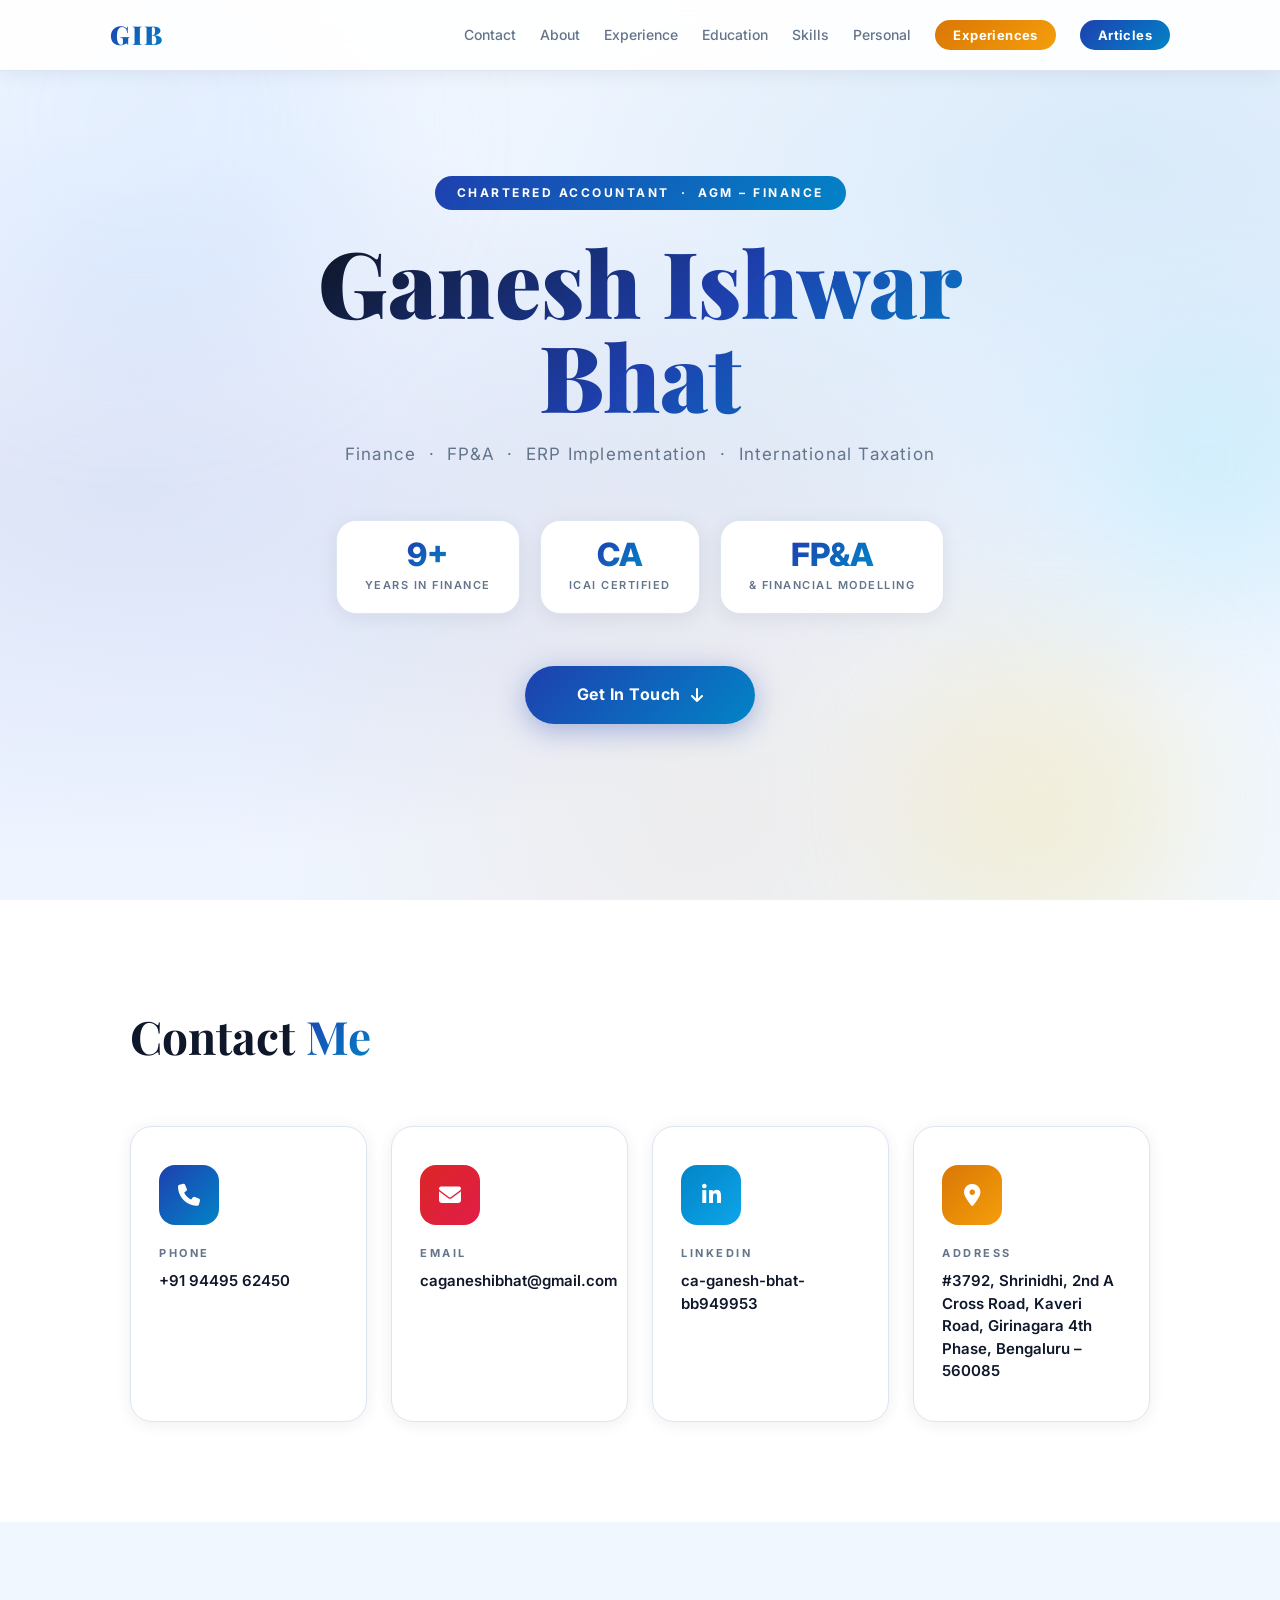
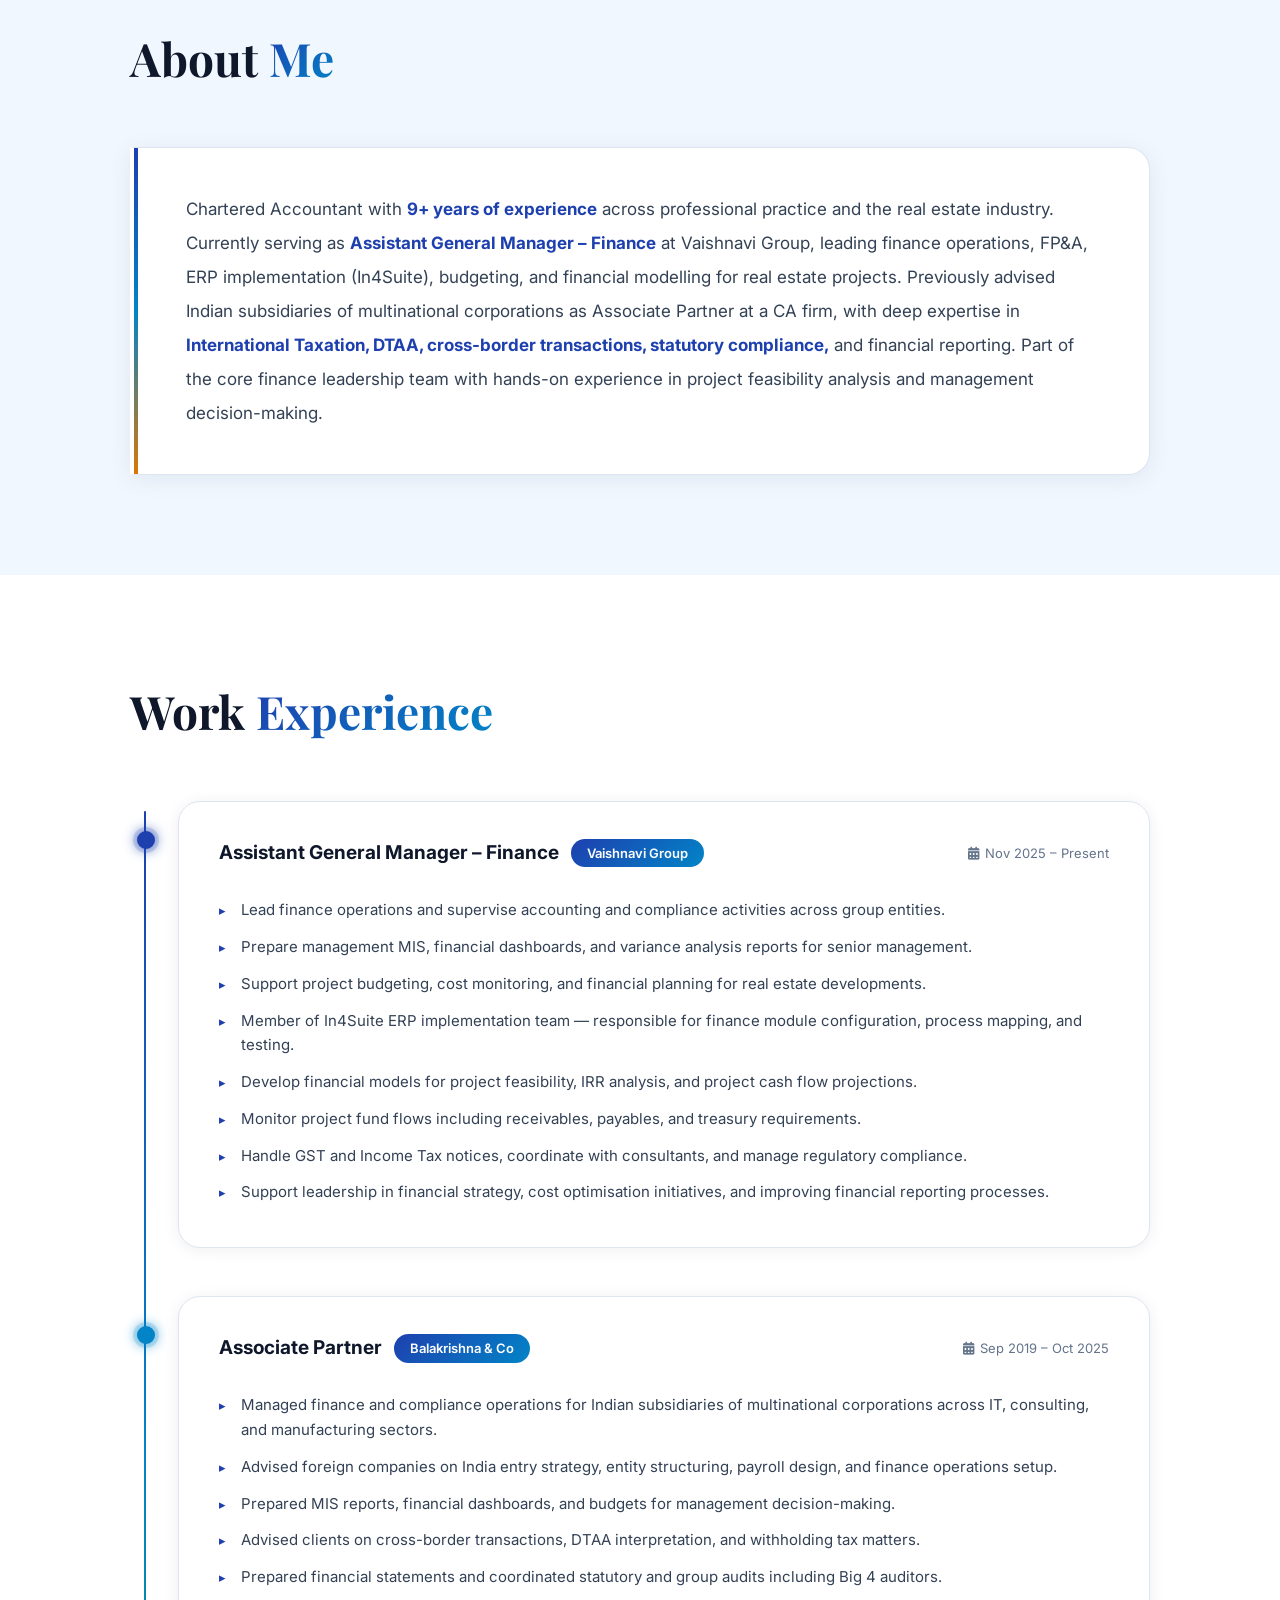
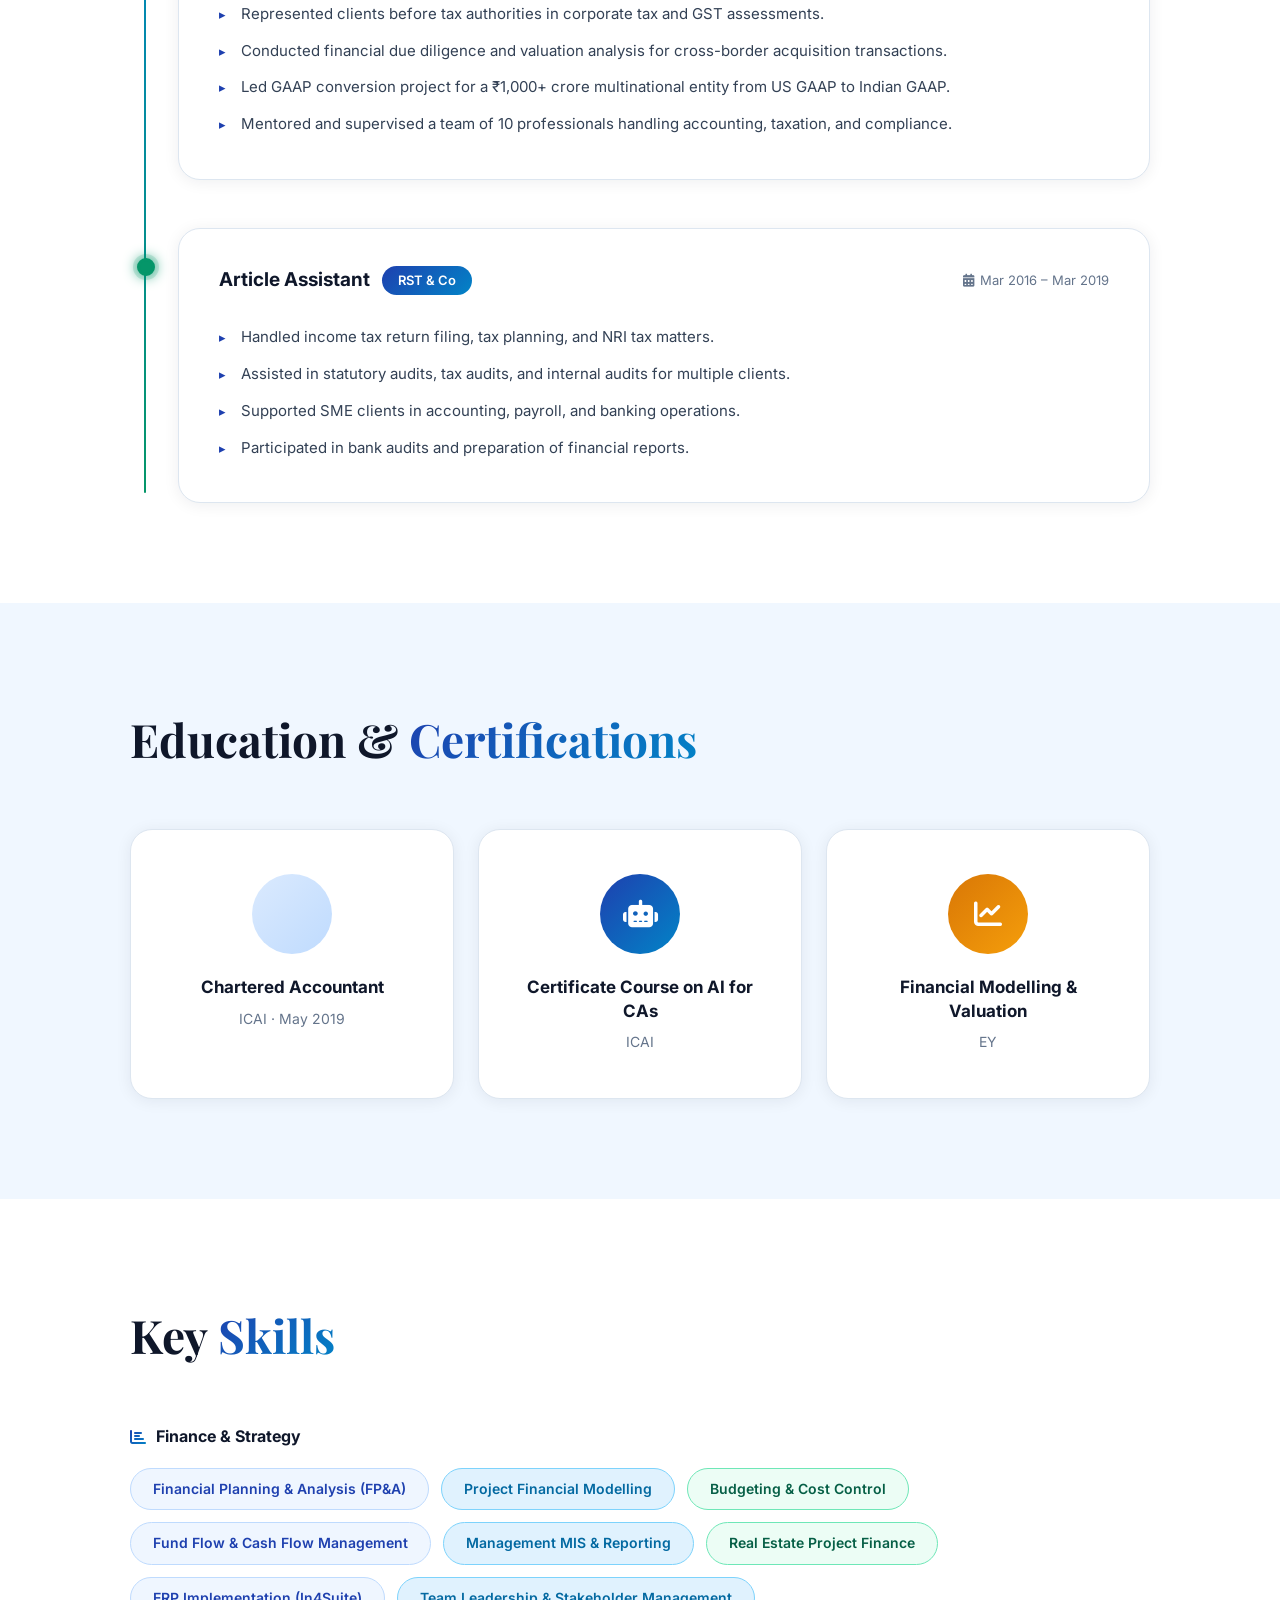
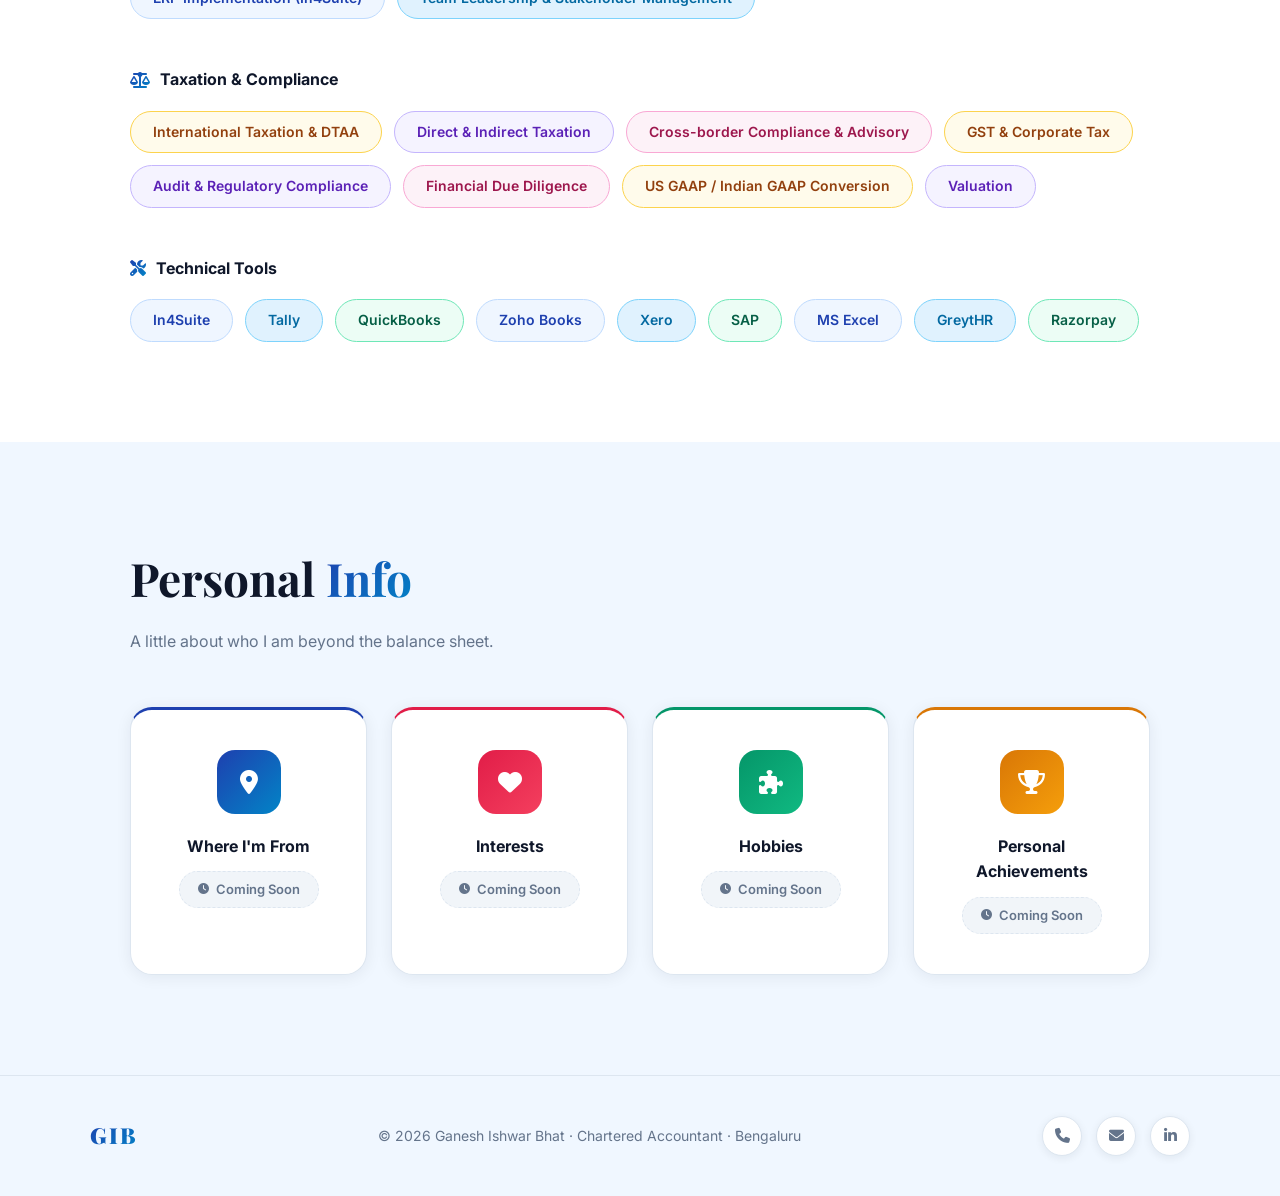
==== commit 9d7b5838: "Revise personal info and update title in index.html Updated personal and professional details in the" ====
--- a/index.html
+++ b/index.html
@@ -3,7 +3,7 @@
 <head>
   <meta charset="UTF-8">
   <meta name="viewport" content="width=device-width, initial-scale=1.0">
-  <title>Ganesh Ishwar Bhat | Chartered Accountant</title>
+  <title>Ganesh Ishwar Bhat | CA · AGM Finance · Bengaluru</title>
   <link href="https://fonts.googleapis.com/css2?family=Inter:wght@300;400;600;700;800&family=Playfair+Display:wght@700;900&display=swap" rel="stylesheet">
   <link rel="stylesheet" href="https://cdnjs.cloudflare.com/ajax/libs/font-awesome/6.5.0/css/all.min.css">
   <link rel="stylesheet" href="styles.css">
@@ -20,7 +20,9 @@
         <li><a href="#experience">Experience</a></li>
         <li><a href="#education">Education</a></li>
         <li><a href="#skills">Skills</a></li>
-        <li><a href="articles/article.html" class="nav-articles">Articles</a></li>
+        <li><a href="#personal">Personal</a></li>
+        <li><a href="experiences/index.html" class="nav-pill nav-alt">Experiences</a></li>
+        <li><a href="articles/article.html" class="nav-pill">Articles</a></li>
       </ul>
     </div>
   </nav>
@@ -34,23 +36,25 @@
       <div class="shape s3"></div>
     </div>
     <div class="hero-content">
-      <p class="hero-tag">Chartered Accountant</p>
+      <p class="hero-tag">Chartered Accountant &nbsp;·&nbsp; AGM – Finance</p>
       <h1 class="hero-name">Ganesh Ishwar Bhat</h1>
-      <p class="hero-subtitle">Finance &nbsp;·&nbsp; International Taxation &nbsp;·&nbsp; Regulatory Compliance</p>
-      <div class="hero-stats">
-        <div class="stat">
-          <span>6+</span>
-          <p>Years Experience</p>
-        </div>
-        <div class="stat">
-          <span>200+</span>
-          <p>Employees Managed</p>
-        </div>
-        <div class="stat">
-          <span>50+</span>
-          <p>Audits Completed</p>
-        </div>
-      </div>
+      <p class="hero-subtitle">Finance &nbsp;·&nbsp; FP&amp;A &nbsp;·&nbsp; ERP Implementation &nbsp;·&nbsp; International Taxation</p>
+
+      <div class="hero-highlights">
+        <div class="hl-pill">
+          <span class="hl-num">9+</span>
+          <span class="hl-label">Years in Finance</span>
+        </div>
+        <div class="hl-pill">
+          <span class="hl-num">CA</span>
+          <span class="hl-label">ICAI Certified</span>
+        </div>
+        <div class="hl-pill">
+          <span class="hl-num">FP&amp;A</span>
+          <span class="hl-label">&amp; Financial Modelling</span>
+        </div>
+      </div>
+
       <a href="#contact" class="hero-cta">Get In Touch <i class="fas fa-arrow-down"></i></a>
     </div>
   </section>
@@ -90,9 +94,14 @@
       <h2 class="section-title">About <span>Me</span></h2>
       <div class="about-box">
         <p>
-          Chartered Accountant with <strong>6+ years of experience</strong> in Finance, International Taxation,
-          Payroll, and Regulatory Compliance. Expertise in global tax structures, statutory audits,
-          cross-border transactions, financial reporting and compliance management.
+          Chartered Accountant with <strong>9+ years of experience</strong> across professional practice and
+          the real estate industry. Currently serving as <strong>Assistant General Manager – Finance</strong>
+          at Vaishnavi Group, leading finance operations, FP&amp;A, ERP implementation (In4Suite), budgeting,
+          and financial modelling for real estate projects. Previously advised Indian subsidiaries of
+          multinational corporations as Associate Partner at a CA firm, with deep expertise in
+          <strong>International Taxation, DTAA, cross-border transactions, statutory compliance,</strong>
+          and financial reporting. Part of the core finance leadership team with hands-on experience in
+          project feasibility analysis and management decision-making.
         </p>
       </div>
     </div>
@@ -104,29 +113,54 @@
       <h2 class="section-title">Work <span>Experience</span></h2>
       <div class="timeline">
 
+        <!-- Vaishnavi Group -->
         <div class="timeline-item">
           <div class="tl-dot d1"></div>
           <div class="tl-card">
             <div class="tl-header">
+              <h3>Assistant General Manager – Finance</h3>
+              <span class="tl-company">Vaishnavi Group</span>
+              <span class="tl-date"><i class="fas fa-calendar-alt"></i> Nov 2025 – Present</span>
+            </div>
+            <ul>
+              <li>Lead finance operations and supervise accounting and compliance activities across group entities.</li>
+              <li>Prepare management MIS, financial dashboards, and variance analysis reports for senior management.</li>
+              <li>Support project budgeting, cost monitoring, and financial planning for real estate developments.</li>
+              <li>Member of In4Suite ERP implementation team — responsible for finance module configuration, process mapping, and testing.</li>
+              <li>Develop financial models for project feasibility, IRR analysis, and project cash flow projections.</li>
+              <li>Monitor project fund flows including receivables, payables, and treasury requirements.</li>
+              <li>Handle GST and Income Tax notices, coordinate with consultants, and manage regulatory compliance.</li>
+              <li>Support leadership in financial strategy, cost optimisation initiatives, and improving financial reporting processes.</li>
+            </ul>
+          </div>
+        </div>
+
+        <!-- Balakrishna & Co -->
+        <div class="timeline-item">
+          <div class="tl-dot d2"></div>
+          <div class="tl-card">
+            <div class="tl-header">
               <h3>Associate Partner</h3>
               <span class="tl-company">Balakrishna &amp; Co</span>
-              <span class="tl-date"><i class="fas fa-calendar-alt"></i> Sep 2019 – Present</span>
+              <span class="tl-date"><i class="fas fa-calendar-alt"></i> Sep 2019 – Oct 2025</span>
             </div>
             <ul>
-              <li>Managed statutory compliance and financial reporting for multinational subsidiaries.</li>
-              <li>Handled accounting using Zoho Books, Xero, QuickBooks, Tally and Salesforce.</li>
-              <li>Prepared MIS reports, budgeting and variance analysis.</li>
-              <li>Drafted cross-border agreements and advised on DTAA and withholding tax.</li>
-              <li>Handled payroll for 200+ employees using GreytHR.</li>
-              <li>Managed GST, VAT and corporate tax assessments.</li>
-              <li>Conducted financial due diligence and valuation.</li>
-              <li>Converted US GAAP financials to Indian GAAP for ₹1000 crore entity.</li>
+              <li>Managed finance and compliance operations for Indian subsidiaries of multinational corporations across IT, consulting, and manufacturing sectors.</li>
+              <li>Advised foreign companies on India entry strategy, entity structuring, payroll design, and finance operations setup.</li>
+              <li>Prepared MIS reports, financial dashboards, and budgets for management decision-making.</li>
+              <li>Advised clients on cross-border transactions, DTAA interpretation, and withholding tax matters.</li>
+              <li>Prepared financial statements and coordinated statutory and group audits including Big 4 auditors.</li>
+              <li>Represented clients before tax authorities in corporate tax and GST assessments.</li>
+              <li>Conducted financial due diligence and valuation analysis for cross-border acquisition transactions.</li>
+              <li>Led GAAP conversion project for a ₹1,000+ crore multinational entity from US GAAP to Indian GAAP.</li>
+              <li>Mentored and supervised a team of 10 professionals handling accounting, taxation, and compliance.</li>
             </ul>
           </div>
         </div>
 
+        <!-- RST & Co -->
         <div class="timeline-item">
-          <div class="tl-dot d2"></div>
+          <div class="tl-dot d3"></div>
           <div class="tl-card">
             <div class="tl-header">
               <h3>Article Assistant</h3>
@@ -134,9 +168,10 @@
               <span class="tl-date"><i class="fas fa-calendar-alt"></i> Mar 2016 – Mar 2019</span>
             </div>
             <ul>
-              <li>Handled individual and NRI tax filings.</li>
-              <li>Assisted in 50+ tax and statutory audits.</li>
-              <li>Conducted bank audits and internal reports.</li>
+              <li>Handled income tax return filing, tax planning, and NRI tax matters.</li>
+              <li>Assisted in statutory audits, tax audits, and internal audits for multiple clients.</li>
+              <li>Supported SME clients in accounting, payroll, and banking operations.</li>
+              <li>Participated in bank audits and preparation of financial reports.</li>
             </ul>
           </div>
         </div>
@@ -145,26 +180,33 @@
     </div>
   </section>
 
-  <!-- Education -->
+  <!-- Education & Certifications -->
   <section class="section alt" id="education">
     <div class="container">
       <h2 class="section-title">Education &amp; <span>Certifications</span></h2>
       <div class="edu-grid">
+
         <div class="edu-card e1">
-          <div class="edu-icon"><i class="fas fa-graduation-cap"></i></div>
+          <div class="edu-icon">
+            <img src="assets/icai-logo.png" alt="ICAI Logo" class="icai-logo"
+                 onerror="this.style.display='none'">
+          </div>
           <h3>Chartered Accountant</h3>
           <p>ICAI · May 2019</p>
         </div>
+
         <div class="edu-card e2">
           <div class="edu-icon"><i class="fas fa-robot"></i></div>
           <h3>Certificate Course on AI for CAs</h3>
           <p>ICAI</p>
         </div>
+
         <div class="edu-card e3">
           <div class="edu-icon"><i class="fas fa-chart-line"></i></div>
           <h3>Financial Modelling &amp; Valuation</h3>
           <p>EY</p>
         </div>
+
       </div>
     </div>
   </section>
@@ -174,33 +216,85 @@
     <div class="container">
       <h2 class="section-title">Key <span>Skills</span></h2>
       <div class="skills-block">
+
+        <div class="skill-group">
+          <h3><i class="fas fa-chart-bar"></i> Finance &amp; Strategy</h3>
+          <div class="tags">
+            <span class="tag t1">Financial Planning &amp; Analysis (FP&amp;A)</span>
+            <span class="tag t2">Project Financial Modelling</span>
+            <span class="tag t3">Budgeting &amp; Cost Control</span>
+            <span class="tag t1">Fund Flow &amp; Cash Flow Management</span>
+            <span class="tag t2">Management MIS &amp; Reporting</span>
+            <span class="tag t3">Real Estate Project Finance</span>
+            <span class="tag t1">ERP Implementation (In4Suite)</span>
+            <span class="tag t2">Team Leadership &amp; Stakeholder Management</span>
+          </div>
+        </div>
+
+        <div class="skill-group">
+          <h3><i class="fas fa-balance-scale"></i> Taxation &amp; Compliance</h3>
+          <div class="tags">
+            <span class="tag t4">International Taxation &amp; DTAA</span>
+            <span class="tag t5">Direct &amp; Indirect Taxation</span>
+            <span class="tag t6">Cross-border Compliance &amp; Advisory</span>
+            <span class="tag t4">GST &amp; Corporate Tax</span>
+            <span class="tag t5">Audit &amp; Regulatory Compliance</span>
+            <span class="tag t6">Financial Due Diligence</span>
+            <span class="tag t4">US GAAP / Indian GAAP Conversion</span>
+            <span class="tag t5">Valuation</span>
+          </div>
+        </div>
+
         <div class="skill-group">
           <h3><i class="fas fa-tools"></i> Technical Tools</h3>
           <div class="tags">
-            <span class="tag t1">Tally</span>
-            <span class="tag t2">QuickBooks</span>
-            <span class="tag t3">Zoho Books</span>
-            <span class="tag t1">Salesforce</span>
+            <span class="tag t1">In4Suite</span>
+            <span class="tag t2">Tally</span>
+            <span class="tag t3">QuickBooks</span>
+            <span class="tag t1">Zoho Books</span>
             <span class="tag t2">Xero</span>
             <span class="tag t3">SAP</span>
-            <span class="tag t1">MS Office</span>
+            <span class="tag t1">MS Excel</span>
             <span class="tag t2">GreytHR</span>
             <span class="tag t3">Razorpay</span>
           </div>
         </div>
-        <div class="skill-group">
-          <h3><i class="fas fa-balance-scale"></i> Finance &amp; Compliance</h3>
-          <div class="tags">
-            <span class="tag t4">International Taxation</span>
-            <span class="tag t5">Financial Reporting</span>
-            <span class="tag t6">Statutory Audits</span>
-            <span class="tag t4">GST &amp; Direct Taxation</span>
-            <span class="tag t5">ECB</span>
-            <span class="tag t6">Payroll</span>
-            <span class="tag t4">Financial Modelling</span>
-            <span class="tag t5">Valuation</span>
-          </div>
-        </div>
+
+      </div>
+    </div>
+  </section>
+
+  <!-- Personal Info -->
+  <section class="section alt" id="personal">
+    <div class="container">
+      <h2 class="section-title">Personal <span>Info</span></h2>
+      <p class="section-subtitle">A little about who I am beyond the balance sheet.</p>
+      <div class="personal-grid">
+
+        <div class="personal-card pc1">
+          <div class="pc-icon"><i class="fas fa-map-marker-alt"></i></div>
+          <h3>Where I'm From</h3>
+          <p class="coming-soon"><i class="fas fa-clock"></i> Coming Soon</p>
+        </div>
+
+        <div class="personal-card pc2">
+          <div class="pc-icon"><i class="fas fa-heart"></i></div>
+          <h3>Interests</h3>
+          <p class="coming-soon"><i class="fas fa-clock"></i> Coming Soon</p>
+        </div>
+
+        <div class="personal-card pc3">
+          <div class="pc-icon"><i class="fas fa-puzzle-piece"></i></div>
+          <h3>Hobbies</h3>
+          <p class="coming-soon"><i class="fas fa-clock"></i> Coming Soon</p>
+        </div>
+
+        <div class="personal-card pc4">
+          <div class="pc-icon"><i class="fas fa-trophy"></i></div>
+          <h3>Personal Achievements</h3>
+          <p class="coming-soon"><i class="fas fa-clock"></i> Coming Soon</p>
+        </div>
+
       </div>
     </div>
   </section>
@@ -209,11 +303,11 @@
   <footer>
     <div class="footer-inner">
       <span class="nav-logo footer-logo">GIB</span>
-      <p>© 2025 Ganesh Ishwar Bhat · Chartered Accountant · Bengaluru</p>
+      <p>© 2026 Ganesh Ishwar Bhat · Chartered Accountant · Bengaluru</p>
       <div class="footer-links">
-        <a href="tel:+919449562450"><i class="fas fa-phone"></i></a>
-        <a href="mailto:caganeshibhat@gmail.com"><i class="fas fa-envelope"></i></a>
-        <a href="https://www.linkedin.com/in/ca-ganesh-bhat-bb949953" target="_blank" rel="noopener"><i class="fab fa-linkedin-in"></i></a>
+        <a href="tel:+919449562450" title="Phone"><i class="fas fa-phone"></i></a>
+        <a href="mailto:caganeshibhat@gmail.com" title="Email"><i class="fas fa-envelope"></i></a>
+        <a href="https://www.linkedin.com/in/ca-ganesh-bhat-bb949953" target="_blank" rel="noopener" title="LinkedIn"><i class="fab fa-linkedin-in"></i></a>
       </div>
     </div>
   </footer>
--- a/styles.css
+++ b/styles.css
@@ -1,34 +1,45 @@
 /* =============================================
    GANESH ISHWAR BHAT — Personal Brand Website
+   Light Theme
    ============================================= */
 
 :root {
-  --c1: #6c63ff;   /* purple  */
-  --c2: #ff6584;   /* pink    */
-  --c3: #43e97b;   /* green   */
-  --c4: #f7971e;   /* orange  */
-  --c5: #12c2e9;   /* cyan    */
-  --c6: #a855f7;   /* violet  */
-  --dark: #08081a;
-  --card: rgba(255, 255, 255, 0.04);
-  --border: rgba(255, 255, 255, 0.09);
-  --text: #e2e2f0;
-  --muted: #8888aa;
+  --primary:   #1e40af;   /* deep blue      */
+  --secondary: #0284c7;   /* sky blue       */
+  --accent:    #d97706;   /* amber / gold   */
+  --green:     #059669;   /* emerald        */
+  --purple:    #7c3aed;   /* violet         */
+  --pink:      #be185d;   /* rose           */
+
+  --bg:        #ffffff;
+  --bg-alt:    #f0f7ff;
+  --card:      #ffffff;
+  --border:    #dde6f0;
+  --shadow:    rgba(15, 23, 42, 0.07);
+  --shadow-md: rgba(15, 23, 42, 0.13);
+
+  --text:      #0f172a;
+  --text-sec:  #334155;
+  --muted:     #64748b;
+
+  /* tag palette */
+  --c1: #1e40af;
+  --c2: #0284c7;
+  --c3: #059669;
+  --c4: #d97706;
+  --c5: #7c3aed;
+  --c6: #be185d;
 }
 
 *, *::before, *::after {
-  margin: 0;
-  padding: 0;
-  box-sizing: border-box;
-}
-
-html {
-  scroll-behavior: smooth;
-}
+  margin: 0; padding: 0; box-sizing: border-box;
+}
+
+html { scroll-behavior: smooth; }
 
 body {
   font-family: 'Inter', sans-serif;
-  background: var(--dark);
+  background: var(--bg);
   color: var(--text);
   line-height: 1.6;
   overflow-x: hidden;
@@ -37,19 +48,19 @@
 /* ============ NAVIGATION ============ */
 nav {
   position: fixed;
-  top: 0;
-  width: 100%;
+  top: 0; width: 100%;
   z-index: 200;
-  background: rgba(8, 8, 26, 0.80);
+  background: rgba(255, 255, 255, 0.92);
   backdrop-filter: blur(16px);
   -webkit-backdrop-filter: blur(16px);
   border-bottom: 1px solid var(--border);
+  box-shadow: 0 2px 20px var(--shadow);
 }
 
 .nav-inner {
-  max-width: 1100px;
+  max-width: 1140px;
   margin: auto;
-  padding: 16px 40px;
+  padding: 14px 40px;
   display: flex;
   align-items: center;
   justify-content: space-between;
@@ -59,7 +70,7 @@
   font-family: 'Playfair Display', serif;
   font-size: 26px;
   font-weight: 900;
-  background: linear-gradient(135deg, var(--c1), var(--c2));
+  background: linear-gradient(135deg, var(--primary), var(--secondary));
   -webkit-background-clip: text;
   -webkit-text-fill-color: transparent;
   background-clip: text;
@@ -70,7 +81,7 @@
   list-style: none;
   display: flex;
   align-items: center;
-  gap: 28px;
+  gap: 24px;
 }
 
 .nav-links a {
@@ -78,27 +89,33 @@
   text-decoration: none;
   font-size: 14px;
   font-weight: 500;
-  transition: color 0.3s;
-}
-
-.nav-links a:hover {
-  color: white;
-}
-
-.nav-links .nav-articles {
-  background: linear-gradient(135deg, var(--c1), var(--c2));
+  transition: color 0.25s;
+}
+
+.nav-links a:hover { color: var(--primary); }
+
+.nav-links .nav-pill {
+  background: linear-gradient(135deg, var(--primary), var(--secondary));
   color: white !important;
-  padding: 8px 20px;
+  padding: 7px 18px;
   border-radius: 50px;
   font-weight: 700;
   font-size: 13px;
-  letter-spacing: 0.5px;
+  letter-spacing: 0.4px;
   transition: box-shadow 0.3s, transform 0.3s;
 }
 
-.nav-links .nav-articles:hover {
-  box-shadow: 0 4px 20px rgba(108, 99, 255, 0.5);
+.nav-links .nav-pill:hover {
+  box-shadow: 0 4px 18px rgba(30, 64, 175, 0.35);
   transform: translateY(-2px);
+}
+
+.nav-links .nav-pill.nav-alt {
+  background: linear-gradient(135deg, var(--accent), #f59e0b);
+}
+
+.nav-links .nav-pill.nav-alt:hover {
+  box-shadow: 0 4px 18px rgba(217, 119, 6, 0.35);
 }
 
 /* ============ HERO ============ */
@@ -113,76 +130,75 @@
 }
 
 .hero-bg {
-  position: absolute;
-  inset: 0;
+  position: absolute; inset: 0;
   background:
-    radial-gradient(ellipse at 15% 50%, rgba(108, 99, 255, 0.25) 0%, transparent 55%),
-    radial-gradient(ellipse at 85% 15%, rgba(255, 101, 132, 0.25) 0%, transparent 55%),
-    radial-gradient(ellipse at 55% 85%, rgba(67, 233, 123, 0.15) 0%, transparent 50%),
-    linear-gradient(160deg, #08081a 0%, #0d0d2b 60%, #0a0a20 100%);
-}
-
-/* Floating shapes */
+    radial-gradient(ellipse at 10% 55%, rgba(30, 64, 175, 0.10) 0%, transparent 52%),
+    radial-gradient(ellipse at 88% 18%, rgba(2, 132, 199, 0.10) 0%, transparent 52%),
+    radial-gradient(ellipse at 55% 90%, rgba(217, 119, 6, 0.07) 0%, transparent 48%),
+    linear-gradient(160deg, #f8faff 0%, #eef4ff 60%, #f0f7ff 100%);
+}
+
+/* Floating accent shapes */
 .hero-shapes .shape {
   position: absolute;
   border-radius: 50%;
-  filter: blur(80px);
-  opacity: 0.18;
-  animation: float 10s ease-in-out infinite;
+  filter: blur(72px);
+  opacity: 0.22;
+  animation: float 11s ease-in-out infinite;
 }
 
 .s1 {
-  width: 500px; height: 500px;
-  background: linear-gradient(135deg, var(--c1), var(--c5));
-  top: -120px; left: -120px;
+  width: 480px; height: 480px;
+  background: linear-gradient(135deg, #bfdbfe, #93c5fd);
+  top: -120px; left: -100px;
   animation-delay: 0s;
 }
 
 .s2 {
-  width: 350px; height: 350px;
-  background: linear-gradient(135deg, var(--c2), var(--c4));
-  bottom: -60px; right: 8%;
+  width: 320px; height: 320px;
+  background: linear-gradient(135deg, #fde68a, #fcd34d);
+  bottom: -60px; right: 6%;
   animation-delay: 3.5s;
 }
 
 .s3 {
-  width: 250px; height: 250px;
-  background: linear-gradient(135deg, var(--c3), var(--c5));
-  top: 35%; right: -60px;
+  width: 240px; height: 240px;
+  background: linear-gradient(135deg, #a5f3fc, #67e8f9);
+  top: 38%; right: -50px;
   animation-delay: 7s;
 }
 
 @keyframes float {
   0%, 100% { transform: translateY(0) scale(1); }
-  50%       { transform: translateY(-24px) scale(1.06); }
+  50%       { transform: translateY(-22px) scale(1.05); }
 }
 
 .hero-content {
   position: relative;
   z-index: 2;
   padding: 24px;
-  max-width: 800px;
+  max-width: 840px;
 }
 
 .hero-tag {
   display: inline-block;
-  background: linear-gradient(135deg, var(--c1), var(--c2));
+  background: linear-gradient(135deg, var(--primary), var(--secondary));
   color: white;
   font-size: 12px;
   font-weight: 700;
-  letter-spacing: 3px;
+  letter-spacing: 2.5px;
   text-transform: uppercase;
   padding: 7px 22px;
   border-radius: 50px;
-  margin-bottom: 28px;
+  margin-bottom: 24px;
 }
 
 .hero-name {
   font-family: 'Playfair Display', serif;
-  font-size: clamp(44px, 9vw, 96px);
+  font-size: clamp(42px, 8.5vw, 92px);
   font-weight: 900;
-  line-height: 1.02;
-  background: linear-gradient(140deg, #ffffff 20%, var(--c5) 55%, var(--c1) 90%);
+  line-height: 1.03;
+  background: linear-gradient(140deg, #0f172a 10%, var(--primary) 55%, var(--secondary) 90%);
   -webkit-background-clip: text;
   -webkit-text-fill-color: transparent;
   background-clip: text;
@@ -192,41 +208,63 @@
 .hero-subtitle {
   font-size: 17px;
   color: var(--muted);
-  margin-bottom: 54px;
-  letter-spacing: 1.5px;
-}
-
-.hero-stats {
+  margin-bottom: 52px;
+  letter-spacing: 1.2px;
+}
+
+/* Hero highlight pills */
+.hero-highlights {
   display: flex;
   justify-content: center;
-  gap: 64px;
-  margin-bottom: 54px;
-}
-
-.stat span {
-  display: block;
-  font-size: 46px;
+  gap: 20px;
+  flex-wrap: wrap;
+  margin-bottom: 52px;
+}
+
+.hl-pill {
+  display: flex;
+  flex-direction: column;
+  align-items: center;
+  background: white;
+  border: 1.5px solid var(--border);
+  border-radius: 20px;
+  padding: 18px 28px;
+  min-width: 150px;
+  box-shadow: 0 4px 20px var(--shadow);
+  transition: transform 0.3s, box-shadow 0.3s, border-color 0.3s;
+}
+
+.hl-pill:hover {
+  transform: translateY(-6px);
+  box-shadow: 0 12px 36px var(--shadow-md);
+  border-color: var(--primary);
+}
+
+.hl-num {
+  font-size: 32px;
   font-weight: 800;
   line-height: 1;
-  background: linear-gradient(135deg, var(--c4), var(--c2));
+  background: linear-gradient(135deg, var(--primary), var(--secondary));
   -webkit-background-clip: text;
   -webkit-text-fill-color: transparent;
   background-clip: text;
   margin-bottom: 6px;
 }
 
-.stat p {
-  font-size: 12px;
+.hl-label {
+  font-size: 11px;
   color: var(--muted);
   text-transform: uppercase;
   letter-spacing: 1.5px;
+  font-weight: 600;
+  text-align: center;
 }
 
 .hero-cta {
   display: inline-flex;
   align-items: center;
   gap: 10px;
-  background: linear-gradient(135deg, var(--c1), var(--c2));
+  background: linear-gradient(135deg, var(--primary), var(--secondary));
   color: white;
   text-decoration: none;
   padding: 16px 52px;
@@ -234,23 +272,19 @@
   font-weight: 700;
   font-size: 16px;
   transition: transform 0.3s, box-shadow 0.3s;
-  box-shadow: 0 6px 32px rgba(108, 99, 255, 0.45);
+  box-shadow: 0 6px 28px rgba(30, 64, 175, 0.35);
   letter-spacing: 0.5px;
 }
 
 .hero-cta:hover {
   transform: translateY(-4px);
-  box-shadow: 0 12px 48px rgba(108, 99, 255, 0.65);
+  box-shadow: 0 14px 44px rgba(30, 64, 175, 0.50);
 }
 
 /* ============ SECTIONS ============ */
-.section {
-  padding: 110px 0;
-}
-
-.section.alt {
-  background: rgba(255, 255, 255, 0.018);
-}
+.section { padding: 100px 0; }
+
+.section.alt { background: var(--bg-alt); }
 
 .container {
   max-width: 1100px;
@@ -260,17 +294,32 @@
 
 .section-title {
   font-family: 'Playfair Display', serif;
-  font-size: clamp(32px, 5vw, 48px);
-  font-weight: 700;
-  margin-bottom: 60px;
-  color: white;
+  font-size: clamp(30px, 5vw, 46px);
+  font-weight: 700;
+  margin-bottom: 14px;
+  color: var(--text);
 }
 
 .section-title span {
-  background: linear-gradient(135deg, var(--c1), var(--c2));
+  background: linear-gradient(135deg, var(--primary), var(--secondary));
   -webkit-background-clip: text;
   -webkit-text-fill-color: transparent;
   background-clip: text;
+}
+
+.section-subtitle {
+  color: var(--muted);
+  font-size: 16px;
+  margin-bottom: 52px;
+}
+
+.section-title + .section-subtitle {
+  margin-top: 0;
+}
+
+/* when there's no subtitle, title margin handles spacing */
+.section-title:not(:has(+ .section-subtitle)) {
+  margin-bottom: 52px;
 }
 
 /* ============ CONTACT ============ */
@@ -278,44 +327,43 @@
   display: grid;
   grid-template-columns: repeat(auto-fit, minmax(220px, 1fr));
   gap: 24px;
+  margin-top: 52px;
 }
 
 .contact-card {
   background: var(--card);
-  border: 1px solid var(--border);
+  border: 1.5px solid var(--border);
   border-radius: 22px;
   padding: 38px 28px;
   text-decoration: none;
   color: var(--text);
   display: block;
+  box-shadow: 0 2px 16px var(--shadow);
   transition: transform 0.35s cubic-bezier(.34,1.56,.64,1), box-shadow 0.35s, border-color 0.35s;
 }
 
-.contact-card:hover {
-  transform: translateY(-10px);
-}
+.contact-card:hover { transform: translateY(-10px); }
 
 .cc-icon {
-  width: 62px;
-  height: 62px;
-  border-radius: 18px;
+  width: 60px; height: 60px;
+  border-radius: 16px;
   display: flex;
   align-items: center;
   justify-content: center;
   font-size: 22px;
-  margin-bottom: 22px;
+  margin-bottom: 20px;
   color: white;
 }
 
-.c1 .cc-icon { background: linear-gradient(135deg, #6c63ff, #a855f7); }
-.c2 .cc-icon { background: linear-gradient(135deg, #ff6584, #f43f5e); }
-.c3 .cc-icon { background: linear-gradient(135deg, #12c2e9, #06b6d4); }
-.c4 .cc-icon { background: linear-gradient(135deg, #f7971e, #f59e0b); }
-
-.c1:hover { border-color: var(--c1);  box-shadow: 0 24px 64px rgba(108,  99, 255, 0.22); }
-.c2:hover { border-color: var(--c2);  box-shadow: 0 24px 64px rgba(255, 101, 132, 0.22); }
-.c3:hover { border-color: var(--c5);  box-shadow: 0 24px 64px rgba( 18, 194, 233, 0.22); }
-.c4:hover { border-color: var(--c4);  box-shadow: 0 24px 64px rgba(247, 151,  30, 0.22); }
+.c1 .cc-icon { background: linear-gradient(135deg, var(--primary), var(--secondary)); }
+.c2 .cc-icon { background: linear-gradient(135deg, #dc2626, #e11d48); }
+.c3 .cc-icon { background: linear-gradient(135deg, #0284c7, #0ea5e9); }
+.c4 .cc-icon { background: linear-gradient(135deg, var(--accent), #f59e0b); }
+
+.c1:hover { border-color: var(--primary);   box-shadow: 0 20px 56px rgba( 30, 64,175, 0.15); }
+.c2:hover { border-color: #dc2626;           box-shadow: 0 20px 56px rgba(220, 38, 38, 0.15); }
+.c3:hover { border-color: var(--secondary);  box-shadow: 0 20px 56px rgba(  2,132,199, 0.15); }
+.c4:hover { border-color: var(--accent);     box-shadow: 0 20px 56px rgba(217,119,  6, 0.15); }
 
 .contact-card h3 {
   font-size: 11px;
@@ -329,7 +377,7 @@
 .contact-card p {
   font-size: 15px;
   font-weight: 600;
-  color: white;
+  color: var(--text);
   line-height: 1.5;
 }
 
@@ -339,11 +387,15 @@
   border-left: 4px solid transparent;
   border-radius: 0 22px 22px 0;
   padding: 44px 52px;
-  font-size: 18px;
-  line-height: 1.95;
-  color: var(--muted);
+  font-size: 17px;
+  line-height: 2;
+  color: var(--text-sec);
   position: relative;
   overflow: hidden;
+  box-shadow: 0 4px 24px var(--shadow);
+  border: 1.5px solid var(--border);
+  border-left: 4px solid transparent;
+  margin-top: 52px;
 }
 
 .about-box::before {
@@ -351,11 +403,11 @@
   position: absolute;
   left: 0; top: 0; bottom: 0;
   width: 4px;
-  background: linear-gradient(180deg, var(--c1), var(--c2), var(--c4));
+  background: linear-gradient(180deg, var(--primary), var(--secondary), var(--accent));
 }
 
 .about-box strong {
-  color: white;
+  color: var(--primary);
   font-weight: 700;
 }
 
@@ -363,15 +415,15 @@
 .timeline {
   position: relative;
   padding-left: 48px;
+  margin-top: 52px;
 }
 
 .timeline::before {
   content: '';
   position: absolute;
-  left: 14px;
-  top: 10px; bottom: 10px;
+  left: 14px; top: 10px; bottom: 10px;
   width: 2px;
-  background: linear-gradient(180deg, var(--c1), var(--c2), var(--c3));
+  background: linear-gradient(180deg, var(--primary), var(--secondary), var(--green));
   border-radius: 2px;
 }
 
@@ -380,43 +432,46 @@
   margin-bottom: 48px;
 }
 
-.timeline-item:last-child {
-  margin-bottom: 0;
-}
+.timeline-item:last-child { margin-bottom: 0; }
 
 .tl-dot {
   position: absolute;
-  left: -41px;
-  top: 28px;
-  width: 18px;
-  height: 18px;
+  left: -41px; top: 30px;
+  width: 18px; height: 18px;
   border-radius: 50%;
   border: 3px solid;
 }
 
 .d1 {
-  background: var(--c1);
-  border-color: var(--c1);
-  box-shadow: 0 0 0 4px rgba(108, 99, 255, 0.2), 0 0 16px var(--c1);
+  background: var(--primary);
+  border-color: var(--primary);
+  box-shadow: 0 0 0 4px rgba(30, 64, 175, 0.15), 0 0 14px var(--primary);
 }
 
 .d2 {
-  background: var(--c2);
-  border-color: var(--c2);
-  box-shadow: 0 0 0 4px rgba(255, 101, 132, 0.2), 0 0 16px var(--c2);
+  background: var(--secondary);
+  border-color: var(--secondary);
+  box-shadow: 0 0 0 4px rgba(2, 132, 199, 0.15), 0 0 14px var(--secondary);
+}
+
+.d3 {
+  background: var(--green);
+  border-color: var(--green);
+  box-shadow: 0 0 0 4px rgba(5, 150, 105, 0.15), 0 0 14px var(--green);
 }
 
 .tl-card {
   background: var(--card);
-  border: 1px solid var(--border);
+  border: 1.5px solid var(--border);
   border-radius: 22px;
-  padding: 38px 40px;
+  padding: 36px 40px;
+  box-shadow: 0 2px 16px var(--shadow);
   transition: transform 0.3s, box-shadow 0.3s;
 }
 
 .tl-card:hover {
   transform: translateX(6px);
-  box-shadow: -6px 0 40px rgba(108, 99, 255, 0.12);
+  box-shadow: -6px 0 40px rgba(30, 64, 175, 0.10);
 }
 
 .tl-header {
@@ -428,13 +483,13 @@
 }
 
 .tl-header h3 {
-  font-size: 20px;
-  font-weight: 700;
-  color: white;
+  font-size: 19px;
+  font-weight: 700;
+  color: var(--text);
 }
 
 .tl-company {
-  background: linear-gradient(135deg, var(--c1), var(--c5));
+  background: linear-gradient(135deg, var(--primary), var(--secondary));
   color: white;
   padding: 4px 16px;
   border-radius: 50px;
@@ -451,14 +506,11 @@
   gap: 6px;
 }
 
-.tl-card ul {
-  list-style: none;
-}
+.tl-card ul { list-style: none; }
 
 .tl-card ul li {
-  padding: 7px 0;
-  padding-left: 22px;
-  color: var(--muted);
+  padding: 6px 0 6px 22px;
+  color: var(--text-sec);
   position: relative;
   line-height: 1.65;
   font-size: 15px;
@@ -468,7 +520,7 @@
   content: '▸';
   position: absolute;
   left: 0;
-  color: var(--c1);
+  color: var(--primary);
   font-size: 13px;
   top: 8px;
 }
@@ -478,88 +530,90 @@
   display: grid;
   grid-template-columns: repeat(auto-fit, minmax(260px, 1fr));
   gap: 24px;
+  margin-top: 52px;
 }
 
 .edu-card {
   background: var(--card);
-  border: 1px solid var(--border);
+  border: 1.5px solid var(--border);
   border-radius: 22px;
   padding: 44px 32px;
   text-align: center;
+  box-shadow: 0 2px 16px var(--shadow);
   transition: transform 0.35s cubic-bezier(.34,1.56,.64,1), box-shadow 0.35s, border-color 0.35s;
 }
 
-.edu-card:hover {
-  transform: translateY(-8px);
-}
+.edu-card:hover { transform: translateY(-8px); }
 
 .edu-icon {
-  width: 74px;
-  height: 74px;
+  width: 80px; height: 80px;
   border-radius: 50%;
   display: flex;
   align-items: center;
   justify-content: center;
   font-size: 28px;
   color: white;
-  margin: 0 auto 24px;
-}
-
-.e1 .edu-icon { background: linear-gradient(135deg, var(--c1), var(--c5)); }
-.e1:hover { border-color: var(--c1); box-shadow: 0 20px 60px rgba(108,  99, 255, 0.20); }
-
-.e2 .edu-icon { background: linear-gradient(135deg, var(--c3), var(--c5)); }
-.e2:hover { border-color: var(--c3); box-shadow: 0 20px 60px rgba( 67, 233, 123, 0.20); }
-
-.e3 .edu-icon { background: linear-gradient(135deg, var(--c4), var(--c2)); }
-.e3:hover { border-color: var(--c4); box-shadow: 0 20px 60px rgba(247, 151,  30, 0.20); }
+  margin: 0 auto 22px;
+  overflow: hidden;
+}
+
+.icai-logo {
+  width: 100%;
+  height: 100%;
+  object-fit: contain;
+  border-radius: 50%;
+  background: white;
+  padding: 6px;
+}
+
+.e1 .edu-icon { background: linear-gradient(135deg, #dbeafe, #bfdbfe); }
+.e1:hover { border-color: var(--primary); box-shadow: 0 20px 56px rgba(30, 64, 175, 0.15); }
+
+.e2 .edu-icon { background: linear-gradient(135deg, var(--primary), var(--secondary)); }
+.e2:hover { border-color: var(--secondary); box-shadow: 0 20px 56px rgba(2, 132, 199, 0.15); }
+
+.e3 .edu-icon { background: linear-gradient(135deg, var(--accent), #f59e0b); }
+.e3:hover { border-color: var(--accent); box-shadow: 0 20px 56px rgba(217, 119, 6, 0.15); }
 
 .edu-card h3 {
   font-size: 17px;
   font-weight: 700;
-  color: white;
+  color: var(--text);
   margin-bottom: 8px;
   line-height: 1.4;
 }
 
-.edu-card p {
-  color: var(--muted);
-  font-size: 14px;
-}
+.edu-card p { color: var(--muted); font-size: 14px; }
 
 /* ============ SKILLS ============ */
 .skills-block {
   display: flex;
   flex-direction: column;
-  gap: 52px;
+  gap: 48px;
+  margin-top: 52px;
 }
 
 .skill-group h3 {
-  font-size: 17px;
-  font-weight: 600;
-  color: white;
-  margin-bottom: 20px;
+  font-size: 16px;
+  font-weight: 700;
+  color: var(--text);
+  margin-bottom: 18px;
   display: flex;
   align-items: center;
   gap: 10px;
 }
 
 .skill-group h3 i {
-  background: linear-gradient(135deg, var(--c1), var(--c2));
+  background: linear-gradient(135deg, var(--primary), var(--secondary));
   -webkit-background-clip: text;
   -webkit-text-fill-color: transparent;
   background-clip: text;
-  font-size: 16px;
-}
-
-.tags {
-  display: flex;
-  flex-wrap: wrap;
-  gap: 12px;
-}
+}
+
+.tags { display: flex; flex-wrap: wrap; gap: 12px; }
 
 .tag {
-  padding: 10px 24px;
+  padding: 9px 22px;
   border-radius: 50px;
   font-size: 14px;
   font-weight: 600;
@@ -568,21 +622,93 @@
 }
 
 .tag:hover {
-  transform: scale(1.07);
-  box-shadow: 0 4px 20px rgba(0,0,0,0.4);
-}
-
-.t1 { background: rgba(108,  99, 255, 0.12); color: #b0abff; border: 1px solid rgba(108,  99, 255, 0.30); }
-.t2 { background: rgba(255, 101, 132, 0.12); color: #ffb3c0; border: 1px solid rgba(255, 101, 132, 0.30); }
-.t3 { background: rgba( 18, 194, 233, 0.12); color: #80e9fc; border: 1px solid rgba( 18, 194, 233, 0.30); }
-.t4 { background: rgba( 67, 233, 123, 0.12); color: #8dffb8; border: 1px solid rgba( 67, 233, 123, 0.30); }
-.t5 { background: rgba(247, 151,  30, 0.12); color: #ffd080; border: 1px solid rgba(247, 151,  30, 0.30); }
-.t6 { background: rgba(168,  85, 247, 0.12); color: #d8a8ff; border: 1px solid rgba(168,  85, 247, 0.30); }
+  transform: scale(1.06);
+  box-shadow: 0 4px 16px var(--shadow-md);
+}
+
+.t1 { background: #eff6ff; color: #1e40af; border: 1.5px solid #bfdbfe; }
+.t2 { background: #e0f2fe; color: #0369a1; border: 1.5px solid #7dd3fc; }
+.t3 { background: #ecfdf5; color: #065f46; border: 1.5px solid #6ee7b7; }
+.t4 { background: #fffbeb; color: #92400e; border: 1.5px solid #fcd34d; }
+.t5 { background: #f5f3ff; color: #5b21b6; border: 1.5px solid #c4b5fd; }
+.t6 { background: #fdf2f8; color: #9d174d; border: 1.5px solid #f9a8d4; }
+
+/* ============ PERSONAL INFO ============ */
+.personal-grid {
+  display: grid;
+  grid-template-columns: repeat(auto-fit, minmax(220px, 1fr));
+  gap: 24px;
+  margin-top: 52px;
+}
+
+.personal-card {
+  background: var(--card);
+  border: 1.5px solid var(--border);
+  border-radius: 22px;
+  padding: 40px 28px;
+  text-align: center;
+  box-shadow: 0 2px 16px var(--shadow);
+  transition: transform 0.35s cubic-bezier(.34,1.56,.64,1), box-shadow 0.35s, border-color 0.35s;
+}
+
+.personal-card:hover {
+  transform: translateY(-8px);
+  box-shadow: 0 16px 48px var(--shadow-md);
+}
+
+.pc-icon {
+  width: 64px; height: 64px;
+  border-radius: 18px;
+  display: flex;
+  align-items: center;
+  justify-content: center;
+  font-size: 24px;
+  color: white;
+  margin: 0 auto 20px;
+}
+
+.pc1 { border-top: 3px solid var(--primary); }
+.pc2 { border-top: 3px solid #e11d48; }
+.pc3 { border-top: 3px solid var(--green); }
+.pc4 { border-top: 3px solid var(--accent); }
+
+.pc1 .pc-icon { background: linear-gradient(135deg, var(--primary), var(--secondary)); }
+.pc2 .pc-icon { background: linear-gradient(135deg, #e11d48, #f43f5e); }
+.pc3 .pc-icon { background: linear-gradient(135deg, var(--green), #10b981); }
+.pc4 .pc-icon { background: linear-gradient(135deg, var(--accent), #f59e0b); }
+
+.pc1:hover { border-color: var(--primary); box-shadow: 0 20px 56px rgba(30, 64, 175, 0.12); }
+.pc2:hover { border-color: #e11d48;         box-shadow: 0 20px 56px rgba(225, 29, 72, 0.12); }
+.pc3:hover { border-color: var(--green);    box-shadow: 0 20px 56px rgba(5, 150, 105, 0.12); }
+.pc4:hover { border-color: var(--accent);   box-shadow: 0 20px 56px rgba(217, 119, 6, 0.12); }
+
+.personal-card h3 {
+  font-size: 16px;
+  font-weight: 700;
+  color: var(--text);
+  margin-bottom: 12px;
+}
+
+.coming-soon {
+  display: inline-flex;
+  align-items: center;
+  gap: 7px;
+  background: #f1f5f9;
+  color: var(--muted);
+  font-size: 13px;
+  font-weight: 600;
+  padding: 7px 18px;
+  border-radius: 50px;
+  border: 1px dashed var(--border);
+}
+
+.coming-soon i { font-size: 11px; }
 
 /* ============ FOOTER ============ */
 footer {
   border-top: 1px solid var(--border);
   padding: 40px;
+  background: var(--bg-alt);
 }
 
 .footer-inner {
@@ -595,76 +721,54 @@
   gap: 20px;
 }
 
-.footer-logo {
-  font-size: 22px;
-}
-
-footer p {
-  color: var(--muted);
-  font-size: 14px;
-}
-
-.footer-links {
-  display: flex;
-  gap: 16px;
-}
+.footer-logo { font-size: 22px; }
+
+footer p { color: var(--muted); font-size: 14px; }
+
+.footer-links { display: flex; gap: 14px; }
 
 .footer-links a {
-  width: 40px;
-  height: 40px;
+  width: 40px; height: 40px;
   border-radius: 50%;
-  background: var(--card);
-  border: 1px solid var(--border);
+  background: white;
+  border: 1.5px solid var(--border);
   color: var(--muted);
   display: flex;
   align-items: center;
   justify-content: center;
   text-decoration: none;
   font-size: 15px;
+  box-shadow: 0 2px 8px var(--shadow);
   transition: color 0.3s, border-color 0.3s, background 0.3s, transform 0.3s;
 }
 
 .footer-links a:hover {
   color: white;
-  background: linear-gradient(135deg, var(--c1), var(--c2));
+  background: linear-gradient(135deg, var(--primary), var(--secondary));
   border-color: transparent;
   transform: translateY(-3px);
 }
 
 /* ============ RESPONSIVE ============ */
+@media (max-width: 900px) {
+  .nav-links { gap: 16px; }
+  .nav-links li:not(:nth-last-child(-n+2)) { display: none; }
+}
+
 @media (max-width: 768px) {
-  .nav-inner { padding: 14px 20px; }
-
-  .nav-links {
-    gap: 14px;
-    font-size: 13px;
-  }
-
-  .nav-links li:not(:last-child) {
-    display: none;
-  }
-
-  .hero-stats {
-    gap: 32px;
-  }
-
-  .container {
-    padding: 0 20px;
-  }
-
-  .about-box {
-    padding: 30px 28px;
-    font-size: 16px;
-  }
-
-  .tl-card {
-    padding: 28px 24px;
-  }
-
-  .tl-date {
-    margin-left: 0;
-    width: 100%;
-  }
+  .nav-inner { padding: 12px 20px; }
+
+  .hero-highlights { gap: 12px; }
+  .hl-pill { min-width: 120px; padding: 14px 18px; }
+  .hl-num { font-size: 26px; }
+
+  .container { padding: 0 20px; }
+  .section { padding: 72px 0; }
+
+  .about-box { padding: 28px 24px; font-size: 16px; }
+
+  .tl-card { padding: 26px 22px; }
+  .tl-date { margin-left: 0; width: 100%; }
 
   .footer-inner {
     flex-direction: column;
@@ -672,3 +776,9 @@
     text-align: center;
   }
 }
+
+@media (max-width: 480px) {
+  .hero-highlights { flex-direction: column; align-items: center; }
+  .hl-pill { width: 80%; max-width: 260px; flex-direction: row; gap: 12px; }
+  .hl-label { text-align: left; }
+}
